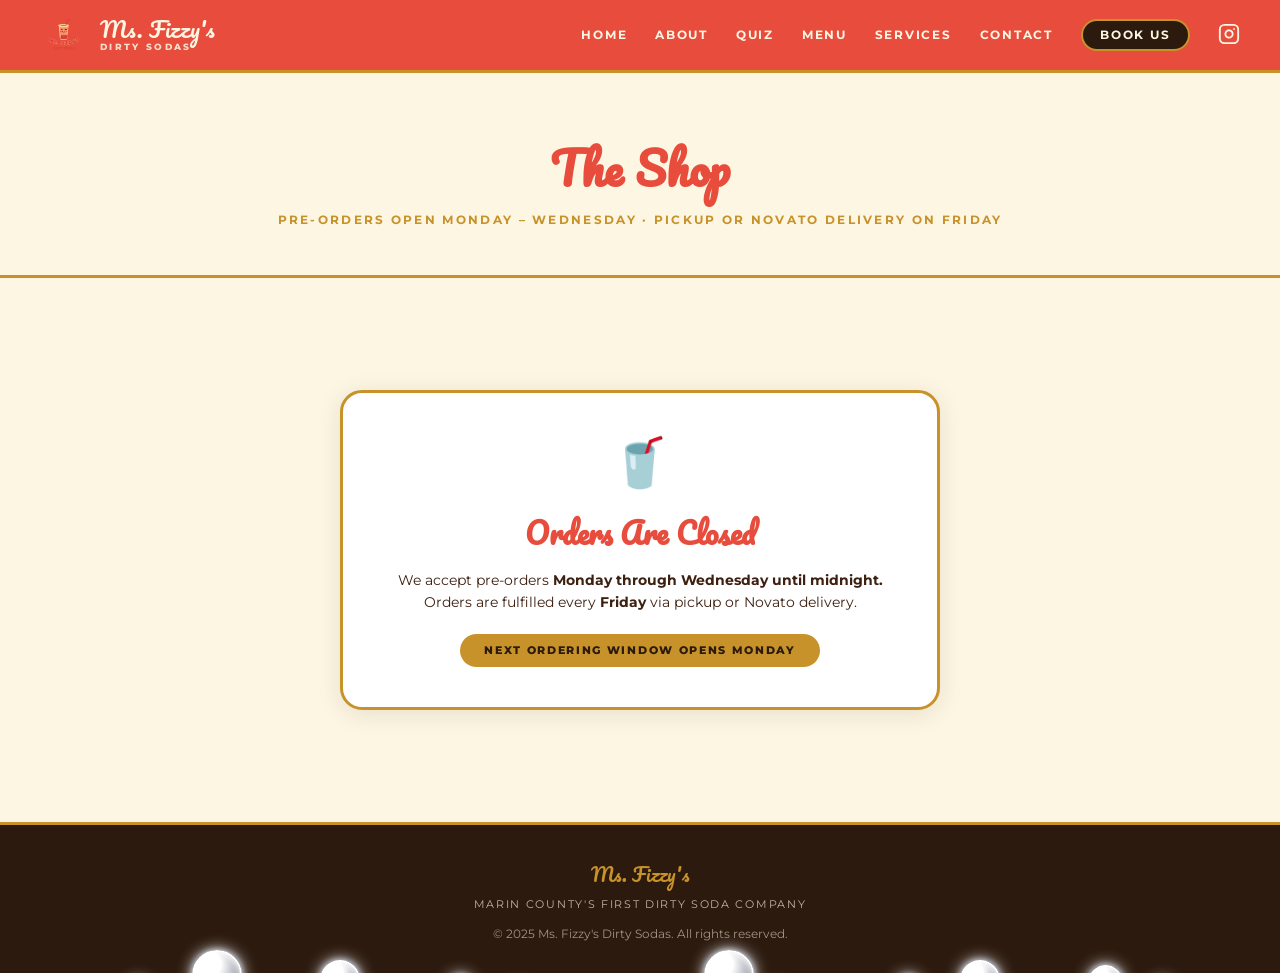
==== shop.html @ 35cebd43 "Update shop.html" ====
<!DOCTYPE html>
<html lang="en">
<head>
  <meta charset="UTF-8">
  <meta name="viewport" content="width=device-width, initial-scale=1.0">
  <title>Shop | Ms. Fizzy's Dirty Sodas</title>
  <link rel="canonical" href="https://msfizzys.com/shop.html">
  <link rel="icon" type="image/png" href="logo.png">
  <meta name="description" content="Shop Ms. Fizzy's signature dirty sodas and iced coffees. Pre-order Monday–Wednesday for Friday fulfillment.">
  <meta property="og:title" content="Shop | Ms. Fizzy's Dirty Sodas">
  <meta property="og:url" content="https://msfizzys.com/shop.html">
  <meta property="og:type" content="website">
  <link rel="preconnect" href="https://fonts.googleapis.com">
  <link rel="preconnect" href="https://fonts.gstatic.com" crossorigin>
  <link rel="preload" as="style" onload="this.onload=null;this.rel='stylesheet'"
        href="https://fonts.googleapis.com/css2?family=Pacifico&family=Montserrat:wght@400;600;700;800&display=swap">
  <noscript><link rel="stylesheet" href="https://fonts.googleapis.com/css2?family=Pacifico&family=Montserrat:wght@400;600;700;800&display=swap"></noscript>
  <link rel="stylesheet" href="styles.css">
  <style>
    .shop-hero { background: var(--cream); border-bottom: 3px solid var(--gold); padding: 3.5rem 1.5rem 3rem; text-align: center; }
    .shop-hero h1 { font-family: 'Pacifico', cursive; font-size: 2.8rem; color: var(--red-bright); margin-bottom: 0.4rem; }
    .shop-hero p { font-size: 0.72rem; font-weight: 700; letter-spacing: 0.2em; text-transform: uppercase; color: var(--gold); }

    .closed-banner { max-width: 600px; margin: 3rem auto; padding: 2.5rem 2rem; text-align: center; background: #fff; border: 3px solid var(--gold); border-radius: 22px; box-shadow: 0 4px 24px rgba(44,26,14,0.1); }
    .closed-banner .closed-icon { font-size: 3rem; margin-bottom: 1rem; }
    .closed-banner h2 { font-family: 'Pacifico', cursive; font-size: 1.8rem; color: var(--red-bright); margin-bottom: 0.75rem; }
    .closed-banner p { font-size: 0.85rem; color: var(--brown-mid); line-height: 1.6; }
    .closed-banner .next-window { display: inline-block; margin-top: 1.25rem; background: var(--gold); color: var(--brown-dark); font-size: 0.7rem; font-weight: 800; letter-spacing: 0.15em; text-transform: uppercase; padding: 0.6rem 1.5rem; border-radius: 999px; }

    .shop-section { background: var(--cream); padding: 4rem 1.5rem; }
    .shop-inner { max-width: 1100px; margin: 0 auto; }

    .order-window-notice { background: var(--brown-dark); color: var(--cream); border-radius: 14px; padding: 1rem 1.5rem; margin-bottom: 2.5rem; font-size: 0.75rem; font-weight: 700; letter-spacing: 0.08em; text-align: center; border: 2px solid var(--gold); }
    .order-window-notice span { color: var(--gold); }

    .shop-category-title { font-family: 'Pacifico', cursive; font-size: 1.6rem; color: var(--brown-dark); margin: 2.5rem 0 0.4rem; }
    .shop-category-sub { font-size: 0.72rem; font-weight: 700; letter-spacing: 0.15em; text-transform: uppercase; color: var(--gold); margin-bottom: 1.5rem; }

    .product-grid { display: grid; grid-template-columns: repeat(auto-fill, minmax(230px, 1fr)); gap: 1.75rem; margin-bottom: 3rem; }
    .product-card { background: #fff; border: 2px solid var(--gold); border-radius: 18px; overflow: hidden; box-shadow: 0 4px 20px rgba(44,26,14,0.08); transition: transform 0.2s, box-shadow 0.2s; display: flex; flex-direction: column; }
    .product-card:hover { transform: translateY(-4px); box-shadow: 0 8px 32px rgba(44,26,14,0.14); }
    .product-img { width: 100%; aspect-ratio: 1/1; object-fit: cover; border-bottom: 2px solid var(--gold); }
    .product-info { padding: 1.1rem 1.1rem 1rem; flex: 1; display: flex; flex-direction: column; }
    .product-name { font-family: 'Pacifico', cursive; font-size: 1rem; color: var(--brown-dark); margin-bottom: 0.2rem; }
    .product-desc { font-size: 0.72rem; color: var(--brown-mid); margin-bottom: 0.6rem; flex: 1; line-height: 1.5; }
    .product-price { font-size: 1rem; font-weight: 800; color: var(--coral); margin-bottom: 0.85rem; }
    .add-to-cart-btn { width: 100%; background: var(--coral); color: var(--cream); font-size: 0.68rem; font-weight: 800; letter-spacing: 0.15em; text-transform: uppercase; padding: 0.65rem 1rem; border-radius: 999px; border: 2px solid var(--coral-light); cursor: pointer; font-family: 'Montserrat', sans-serif; transition: all 0.2s; }
    .add-to-cart-btn:hover { background: var(--coral-light); color: var(--brown-dark); }
    .add-to-cart-btn.added { background: var(--gold); border-color: var(--gold); color: var(--brown-dark); }

    /* ── BUNDLE BANNER ── */
    .bundle-banner { background: var(--coral); color: var(--cream); border-radius: 14px; padding: 1rem 1.5rem; margin-bottom: 1.5rem; text-align: center; border: 2px solid var(--coral-light); }
    .bundle-banner strong { font-size: 1rem; display: block; margin-bottom: 0.2rem; }
    .bundle-banner span { font-size: 0.72rem; letter-spacing: 0.1em; text-transform: uppercase; opacity: 0.9; }

    /* ── CUSTOM DRINK BUILDER ── */
    .custom-builder { background: #fff; border: 2px solid var(--gold); border-radius: 22px; padding: 2rem; margin-bottom: 3rem; box-shadow: 0 4px 20px rgba(44,26,14,0.08); }
    .custom-builder h3 { font-family: 'Pacifico', cursive; font-size: 1.3rem; color: var(--red-bright); margin-bottom: 0.3rem; }
    .custom-builder .builder-sub { font-size: 0.72rem; font-weight: 700; letter-spacing: 0.12em; text-transform: uppercase; color: var(--gold); margin-bottom: 1.5rem; }

    .builder-section { margin-bottom: 1.5rem; }
    .builder-section label { display: block; font-size: 0.68rem; font-weight: 800; letter-spacing: 0.12em; text-transform: uppercase; color: var(--brown-mid); margin-bottom: 0.5rem; }
    .builder-section .optional-tag { font-weight: 400; text-transform: none; letter-spacing: 0; font-size: 0.65rem; color: var(--coral); }

    .chip-group { display: flex; flex-wrap: wrap; gap: 0.5rem; }
    .chip { padding: 0.45rem 0.9rem; border-radius: 999px; border: 2px solid var(--gold); background: var(--cream); font-size: 0.7rem; font-weight: 700; color: var(--brown-dark); cursor: pointer; font-family: 'Montserrat', sans-serif; transition: all 0.18s; user-select: none; }
    .chip:hover { background: var(--cream-dark); }
    .chip.selected { background: var(--gold); border-color: var(--gold); color: var(--brown-dark); }
    .chip.extra-cost { border-color: var(--coral); }
    .chip.extra-cost.selected { background: var(--coral); border-color: var(--coral); color: var(--cream); }

    .builder-select { width: 100%; padding: 0.7rem 0.9rem; border: 2px solid var(--cream-dark); border-radius: 10px; font-family: 'Montserrat', sans-serif; font-size: 0.85rem; color: var(--brown-dark); background: #fff; transition: border-color 0.2s; }
    .builder-select:focus { outline: none; border-color: var(--gold); }

    .custom-price-display { font-size: 0.85rem; font-weight: 800; color: var(--coral); margin-top: 1rem; margin-bottom: 1rem; }
    .add-custom-btn { background: var(--coral); color: var(--cream); font-size: 0.7rem; font-weight: 800; letter-spacing: 0.15em; text-transform: uppercase; padding: 0.75rem 2rem; border-radius: 999px; border: 2px solid var(--coral-light); cursor: pointer; font-family: 'Montserrat', sans-serif; transition: all 0.2s; }
    .add-custom-btn:hover { background: var(--coral-light); color: var(--brown-dark); }

    /* ── CART BAR ── */
    .cart-bar { position: sticky; top: 70px; z-index: 40; background: var(--brown-dark); color: var(--cream); border-bottom: 3px solid var(--gold); padding: 0.75rem 1.5rem; display: none; }
    .cart-bar.visible { display: block; }
    .cart-bar-inner { max-width: 1100px; margin: 0 auto; display: flex; align-items: center; justify-content: space-between; gap: 1rem; }
    .cart-bar-text { font-size: 0.8rem; font-weight: 700; letter-spacing: 0.1em; }
    .cart-bar-text span { color: var(--gold); }
    .view-cart-btn { background: var(--coral); color: var(--cream); font-size: 0.68rem; font-weight: 800; letter-spacing: 0.12em; text-transform: uppercase; padding: 0.5rem 1.25rem; border-radius: 999px; border: none; cursor: pointer; font-family: 'Montserrat', sans-serif; transition: all 0.2s; }
    .view-cart-btn:hover { background: var(--coral-light); }

    /* ── CHECKOUT PANEL ── */
    .checkout-overlay { display: none; position: fixed; inset: 0; z-index: 100; background: rgba(44,26,14,0.55); backdrop-filter: blur(3px); }
    .checkout-overlay.open { display: flex; align-items: flex-start; justify-content: flex-end; }
    .checkout-panel { background: var(--cream); width: 100%; max-width: 480px; height: 100vh; overflow-y: auto; padding: 2rem 1.75rem; border-left: 3px solid var(--gold); box-shadow: -8px 0 40px rgba(44,26,14,0.18); }
    .checkout-header { display: flex; justify-content: space-between; align-items: center; margin-bottom: 1.75rem; }
    .checkout-header h2 { font-family: 'Pacifico', cursive; font-size: 1.6rem; color: var(--red-bright); }
    .close-btn { background: none; border: none; font-size: 1.5rem; cursor: pointer; color: var(--brown-dark); line-height: 1; }

    .cart-items { margin-bottom: 1.5rem; }
    .cart-item { display: flex; align-items: flex-start; gap: 0.85rem; padding: 0.75rem 0; border-bottom: 1px solid var(--cream-dark); }
    .cart-item-img { width: 52px; height: 52px; object-fit: cover; border-radius: 10px; border: 1.5px solid var(--gold); flex-shrink: 0; }
    .cart-item-info { flex: 1; }
    .cart-item-name { font-weight: 700; font-size: 0.82rem; color: var(--brown-dark); }
    .cart-item-detail { font-size: 0.68rem; color: var(--brown-mid); line-height: 1.5; margin-top: 0.15rem; }
    .cart-item-price { font-size: 0.75rem; color: var(--coral); font-weight: 700; margin-top: 0.2rem; }
    .cart-item-controls { display: flex; align-items: center; gap: 0.5rem; flex-shrink: 0; }
    .qty-btn { background: var(--cream-dark); border: 1.5px solid var(--gold); border-radius: 6px; width: 26px; height: 26px; cursor: pointer; font-size: 1rem; font-weight: 700; display: flex; align-items: center; justify-content: center; color: var(--brown-dark); }
    .qty-btn:hover { background: var(--gold); }
    .qty-display { font-weight: 800; font-size: 0.85rem; min-width: 20px; text-align: center; }

    .cart-totals { border-top: 2px solid var(--gold); padding-top: 1rem; margin-bottom: 1.5rem; }
    .total-row { display: flex; justify-content: space-between; font-size: 0.85rem; font-weight: 700; padding: 0.25rem 0; color: var(--brown-mid); }
    .total-row.grand { font-size: 1rem; font-weight: 800; color: var(--brown-dark); border-top: 1px solid var(--cream-dark); margin-top: 0.5rem; padding-top: 0.5rem; }
    .total-row.grand span:last-child { color: var(--coral); }
    .delivery-fee-row { display: none; }
    .delivery-fee-row.visible { display: flex; }
    .bundle-saving-row { display: none; color: #217a21; }
    .bundle-saving-row.visible { display: flex; }

    .fulfillment-toggle { display: flex; gap: 0; margin-bottom: 1.25rem; border: 2px solid var(--gold); border-radius: 12px; overflow: hidden; }
    .fulfillment-btn { flex: 1; padding: 0.7rem; font-size: 0.72rem; font-weight: 800; letter-spacing: 0.1em; text-transform: uppercase; border: none; cursor: pointer; font-family: 'Montserrat', sans-serif; background: transparent; color: var(--brown-mid); transition: all 0.2s; }
    .fulfillment-btn.active { background: var(--gold); color: var(--brown-dark); }

    .delivery-fields { display: none; }
    .delivery-fields.visible { display: block; }

    .checkout-form h3 { font-family: 'Pacifico', cursive; font-size: 1.2rem; color: var(--brown-dark); margin-bottom: 1rem; }
    .form-row { margin-bottom: 1rem; }
    .form-row label { display: block; font-size: 0.68rem; font-weight: 800; letter-spacing: 0.12em; text-transform: uppercase; color: var(--brown-mid); margin-bottom: 0.35rem; }
    .form-row input, .form-row textarea { width: 100%; padding: 0.7rem 0.9rem; border: 2px solid var(--cream-dark); border-radius: 10px; font-family: 'Montserrat', sans-serif; font-size: 0.85rem; color: var(--brown-dark); background: #fff; transition: border-color 0.2s; box-sizing: border-box; }
    .form-row input:focus, .form-row textarea:focus { outline: none; border-color: var(--gold); }
    .form-row textarea { resize: vertical; min-height: 80px; }

    .novato-note { background: var(--cream-dark); border: 1.5px solid var(--gold); border-radius: 10px; padding: 0.75rem 1rem; font-size: 0.75rem; color: var(--brown-mid); margin-bottom: 1rem; line-height: 1.5; }
    .pickup-note { background: var(--cream-dark); border-radius: 10px; padding: 0.75rem 1rem; font-size: 0.75rem; color: var(--brown-mid); margin-bottom: 1rem; line-height: 1.5; border: 1.5px solid var(--gold); }

    #card-container { margin-bottom: 1.25rem; min-height: 90px; }
    .pay-btn { width: 100%; background: var(--coral); color: var(--cream); font-size: 0.75rem; font-weight: 800; letter-spacing: 0.15em; text-transform: uppercase; padding: 1rem; border-radius: 999px; border: 2px solid var(--coral-light); cursor: pointer; font-family: 'Montserrat', sans-serif; transition: all 0.2s; margin-top: 0.5rem; }
    .pay-btn:hover:not(:disabled) { background: var(--coral-light); color: var(--brown-dark); }
    .pay-btn:disabled { opacity: 0.6; cursor: not-allowed; }

    .payment-message { margin-top: 1rem; padding: 0.75rem 1rem; border-radius: 10px; font-size: 0.8rem; font-weight: 700; text-align: center; display: none; }
    .payment-message.error { background: #fde8e8; color: #c0392b; border: 1.5px solid #c0392b; display: block; }
    .payment-message.success { background: #e8f8e8; color: #217a21; border: 1.5px solid #217a21; display: block; }

    @media (max-width: 600px) {
      .product-grid { grid-template-columns: repeat(auto-fill, minmax(155px, 1fr)); gap: 1rem; }
      .checkout-panel { max-width: 100%; border-left: none; border-top: 3px solid var(--gold); }
      .checkout-overlay { align-items: flex-end; }
    }
  </style>
</head>
<body>

<div class="bubble"></div><div class="bubble"></div><div class="bubble"></div>
<div class="bubble"></div><div class="bubble"></div><div class="bubble"></div>
<div class="bubble"></div><div class="bubble"></div><div class="bubble"></div>
<div class="bubble"></div><div class="bubble"></div>

<nav>
  <div class="nav-inner">
    <a href="index.html" class="nav-brand">
      <img src="logo.png" alt="Ms. Fizzy's Dirty Sodas Logo" width="48" height="48">
      <div class="nav-brand-text">
        <span class="nav-brand-name">Ms. Fizzy's</span>
        <span class="nav-brand-sub">Dirty Sodas</span>
      </div>
    </a>
    <div class="nav-links">
      <a href="index.html">Home</a>
      <a href="index.html#about">About</a>
      <a href="quiz.html">Quiz</a>
      <a href="index.html#menu">Menu</a>
      <a href="index.html#services">Services</a>
      <a href="index.html#contact">Contact</a>
      <a href="event-request.html" class="nav-cta">Book Us</a>
      <a href="https://www.instagram.com/ms.fizzys?igsh=MzRlODBiNWFlZA==" target="_blank" rel="noopener noreferrer" class="nav-ig" aria-label="Follow Ms. Fizzy's on Instagram">
        <svg xmlns="http://www.w3.org/2000/svg" width="22" height="22" viewBox="0 0 24 24" fill="none" stroke-width="2" stroke-linecap="round" stroke-linejoin="round">
          <rect x="2" y="2" width="20" height="20" rx="5" ry="5"></rect>
          <path d="M16 11.37A4 4 0 1 1 12.63 8 4 4 0 0 1 16 11.37z"></path>
          <line x1="17.5" y1="6.5" x2="17.51" y2="6.5"></line>
        </svg>
      </a>
    </div>
    <button class="hamburger" onclick="toggleMobileMenu()" aria-label="Open menu" id="hamburger-btn">
      <span></span><span></span><span></span>
    </button>
  </div>
  <div class="mobile-menu" id="mobile-menu">
    <a href="index.html">Home</a>
    <a href="index.html#about">About</a>
    <a href="quiz.html">Quiz</a>
    <a href="index.html#menu">Menu</a>
    <a href="index.html#services">Services</a>
    <a href="index.html#contact">Contact</a>
    <a href="shop.html">Shop</a>
    <a href="event-request.html">Book Us</a>
  </div>
</nav>

<div class="cart-bar" id="cart-bar">
  <div class="cart-bar-inner">
    <p class="cart-bar-text">🛒 <span id="cart-count">0</span> item(s) — <span id="cart-bar-total">$0.00</span></p>
    <button class="view-cart-btn" onclick="openCheckout()">View Cart & Checkout</button>
  </div>
</div>

<section class="shop-hero">
  <h1>The Shop</h1>
  <p>Pre-orders open Monday – Wednesday · Pickup or Novato Delivery on Friday</p>
</section>

<section class="shop-section" id="shop-content">
  <div class="shop-inner">

    <div class="closed-banner" id="closed-banner" style="display:none;">
      <div class="closed-icon">🥤</div>
      <h2>Orders Are Closed</h2>
      <p>We accept pre-orders <strong>Monday through Wednesday until midnight.</strong><br>
         Orders are fulfilled every <strong>Friday</strong> via pickup or Novato delivery.</p>
      <span class="next-window" id="next-window-text">Next ordering window opens Monday</span>
    </div>

    <div id="shop-open-content" style="display:none;">
      <div class="order-window-notice">
        🟢 Orders are open! Pre-order now for <span>Friday fulfillment</span> · Window closes <span>Wednesday at midnight</span>
      </div>

      <!-- DIRTY SODAS -->
      <h2 class="shop-category-title">Dirty Soda DIY Kits</h2>
      <p class="shop-category-sub">24oz · $8 each · Includes cups, straws, syrups, soda & cream top — just add ice!</p>
      <div class="product-grid" id="soda-grid"></div>

      <!-- 12oz BOTTLES -->
      <h2 class="shop-category-title">12oz Bottles</h2>
      <p class="shop-category-sub">$5 each · Mix & match any 6 for $24</p>
      <div class="bundle-banner">
        <strong>🎉 Mix & Match Bundle Deal</strong>
        <span>Any 6 bottles for $24 — automatically applied at checkout</span>
      </div>
      <div class="product-grid" id="bottle-grid"></div>

      <!-- CUSTOM DRINKS -->
      <h2 class="shop-category-title">Build Your Own Drink</h2>
      <p class="shop-category-sub">24oz · Starting at $8 · Make it exactly how you want it</p>
      <div class="custom-builder">
        <h3>Custom Drink Builder</h3>
        <p class="builder-sub">$8 base · Extra syrups +$0.50 · Extra garnishes +$0.25</p>

        <div class="builder-section">
          <label>Choose Your Soda <span style="color:var(--coral);font-size:0.65rem;">*Required</span></label>
          <div class="chip-group" id="soda-chips"></div>
        </div>

        <div class="builder-section">
          <label>Choose Syrups <span class="optional-tag">(Optional · First 2 free, +$0.50 each after)</span></label>
          <div class="chip-group" id="syrup-chips"></div>
        </div>

        <div class="builder-section">
          <label>Cream Top Flavor <span class="optional-tag">(Optional)</span></label>
          <div class="chip-group" id="cream-chips"></div>
        </div>

        <div class="builder-section">
          <label>Garnishes <span class="optional-tag">(Optional · First free, +$0.25 each after)</span></label>
          <div class="chip-group" id="garnish-chips-custom"></div>
        </div>

        <div class="custom-price-display" id="custom-price-display">Total: $8.00</div>
        <button class="add-custom-btn" onclick="addCustomToCart()">Add Custom Drink to Cart</button>
      </div>

    </div>
  </div>
</section>

<!-- CHECKOUT OVERLAY -->
<div class="checkout-overlay" id="checkout-overlay" onclick="handleOverlayClick(event)">
  <div class="checkout-panel" id="checkout-panel">
    <div class="checkout-header">
      <h2>Your Cart</h2>
      <button class="close-btn" onclick="closeCheckout()">✕</button>
    </div>

    <div class="cart-items" id="cart-items-list"></div>

    <div class="cart-totals">
      <div class="total-row"><span>Subtotal</span><span id="subtotal-display">$0.00</span></div>
      <div class="total-row bundle-saving-row" id="bundle-saving-row"><span>🎉 Bundle Discount</span><span id="bundle-saving-amount">-$0.00</span></div>
      <div class="total-row delivery-fee-row" id="delivery-fee-row"><span>Delivery Fee</span><span>$10.00</span></div>
      <div class="total-row grand"><span>Total</span><span id="cart-total-display">$0.00</span></div>
    </div>

    <div class="checkout-form">
      <h3>Fulfillment</h3>
      <div class="fulfillment-toggle">
        <button class="fulfillment-btn active" id="btn-pickup" onclick="setFulfillment('pickup')">🧃 Pickup</button>
        <button class="fulfillment-btn" id="btn-delivery" onclick="setFulfillment('delivery')">🚗 Delivery (+$10)</button>
      </div>

      <div class="pickup-note" id="pickup-note">
        📍 <strong>Pickup Address:</strong> 35 Santa Maria Drive, Novato, CA 94947 · Pick up is on Fridays 9: 00am to 7: 00pm. email us if need to pick up outside these hours.
      </div>

      <div class="delivery-fields" id="delivery-fields">
        <div class="novato-note">🗺️ We currently deliver to <strong>Novato only</strong>. Please confirm your address is in Novato before placing your order.</div>
        <div class="form-row">
          <label for="delivery-address">Delivery Address (Novato only)</label>
          <input type="text" id="delivery-address" placeholder="123 Main St, Novato, CA" autocomplete="street-address">
        </div>
        <div class="form-row">
          <label for="delivery-instructions">Delivery Instructions <span style="font-weight:400;text-transform:none;letter-spacing:0;font-size:0.65rem;">(optional)</span></label>
          <textarea id="delivery-instructions" placeholder="Gate code, leave at door, call when arriving..."></textarea>
        </div>
      </div>

      <h3 style="margin-top:1.25rem;">Your Info</h3>
      <div class="form-row">
        <label for="customer-name">Full Name</label>
        <input type="text" id="customer-name" placeholder="Your name" autocomplete="name">
      </div>
      <div class="form-row">
        <label for="customer-email">Email</label>
        <input type="email" id="customer-email" placeholder="you@email.com" autocomplete="email">
      </div>

      <h3 style="margin-top:1.25rem;">Payment</h3>
      <div id="card-container"></div>
      <div class="payment-message" id="payment-message"></div>
      <button class="pay-btn" id="pay-btn" onclick="handlePayment()">Pay Now</button>
    </div>
  </div>
</div>

<footer style="background:var(--brown-dark);color:var(--cream);text-align:center;padding:2rem 1.5rem;border-top:3px solid var(--gold);">
  <p style="font-family:'Pacifico',cursive;font-size:1.2rem;color:var(--gold);margin-bottom:0.4rem;">Ms. Fizzy's</p>
  <p style="font-size:0.7rem;letter-spacing:0.15em;text-transform:uppercase;opacity:0.7;">Marin County's First Dirty Soda Company</p>
  <p style="margin-top:1rem;font-size:0.72rem;opacity:0.55;">© 2025 Ms. Fizzy's Dirty Sodas. All rights reserved.</p>
</footer>

<script src="https://web.squarecdn.com/v1/square.js"></script>
<script>
  // ── ORDERING WINDOW ──
  function isOrderingOpen() {
      const now = new Date(new Date().toLocaleString("en-US", { timeZone: "America/Los_Angeles" }));
      const day = now.getDay();
      return day === 1 || day === 2 || day === 3;
    }
  function initShop() {
    if (isOrderingOpen()) {
      document.getElementById("shop-open-content").style.display = "block";
      document.getElementById("closed-banner").style.display = "none";
      renderAllProducts();
      renderCustomBuilder();
    } else {
      document.getElementById("closed-banner").style.display = "block";
      document.getElementById("shop-open-content").style.display = "none";
      const day = new Date(new Date().toLocaleString("en-US", { timeZone: "America/Los_Angeles" })).getDay();
      document.getElementById("next-window-text").textContent = day === 4 ? "Next ordering window opens this Monday" : "Next ordering window opens Monday";
    }
  }

  // ── DATA ──
  const SODAS = [
    { id: "cherry-coke-fizz", name: "Cherry Coke Fizz", desc: "Coke or Diet Coke with cherry syrup, vanilla cream top and marishino cherry.", price: 8, img: "cherry-coke-fizz.webp", type: "soda" },
    { id: "classic-fizz", name: "Classic Fizz", desc: "Coke or Diet Coke with fresh lime and coconut cream top with lime zest topping.", price: 8, img: "classic-fizz.webp", type: "soda" },
    { id: "dr-fizz", name: "Dr. Fizz", desc: "Dr. Pepper with a strawberry cream top and freeze dried strawberry topping.", price: 8, img: "dr-fizz.webp", type: "soda" },
    { id: "orange-fizzsicle", name: "Orange Fizzsicle", desc: "Orange Fanta with vanilla cream top and sprinkles.", price: 8, img: "orange-fizzsicle.webp", type: "soda" },
    { id: "root-beer-fizz", name: "Root Beer Fizz", desc: "Root Beer with vanilla cream top and Biscoff cookie crumble.", price: 8, img: "root-beer-fizz.webp", type: "soda" },
    { id: "shirley-fizz", name: "Shirley Fizz", desc: "Sprite with strawberry syrup and vanilla cream top, with sprinkles on top.", price: 8, img: "shirley-fizz.webp", type: "soda" },
    { id: "limoncello-coconut-fizz", name: "Limoncello Coconut", desc: "Sparkling water with fresh lemon and coconut cream top.", price: 8, img: "limoncello-coconut-fizz.webp", type: "soda" },
    { id: "fizz-with-wings", name: "Fizz with Wings", desc: "Redbull with raspberry syrup and vanilla cream top.", price: 8, img: "fizz-with-wings.webp", type: "soda" },
  ];

  const BOTTLES = [
    { id: "caramel-iced-coffee", name: "Caramel Iced Coffee", desc: "STOK cold brew light roast with caramel sauce, whole milk, and caramel cream top.", price: 5, img: "caramel-iced-coffee-12oz.webp", type: "bottle", dairyFreeOption: true },
    { id: "green-juice", name: "Green Juice", desc: "Coconut water, kale, mango, pineapple, banana, and lemon.", price: 5, img: "green-juice.webp", type: "bottle" },
    { id: "strawberry-lemonade", name: "Strawberry Lemonade", desc: "Fresh squeezed lemonade with fresh farmers market strawberries.", price: 5, img: "strawberry-lemonade.webp", type: "bottle" },
    { id: "unicorn-lemonade", name: "Unicorn Lemonade", desc: "Fresh lemonade with a butterfly tea color changing effect!", price: 5, img: "unicorn-lemonade.webp", type: "bottle" },
    { id: "banana-caramel-iced-coffee", name: "Banana Caramel Iced Coffee", desc: "STOK cold brew with banana syrup, caramel syrup, and organic whole milk.", price: 5, img: "banana-caramel-iced-coffee.webp", type: "bottle", dairyFreeOption: true },
  ];

  const SODA_OPTIONS = ["Dr Pepper", "Diet Dr Pepper", "Coke", "Diet Coke", "A&W Root Beer", "Barqs zero sugar Root beer", "Orange Fanta", "Sprite", "Lacroix sparkling water"];
  const SYRUP_OPTIONS = ["Vanilla", "Strawberry", "Watermelon", "Guava", "Peach", "Raspberry", "Pineapple", "Banana", "Toasted Marshmallow", "Cherry", "Coconut", "Mango"];
  const GARNISH_OPTIONS = ["Cherries", "Sprinkles", "Cookie Crumbles", "Freeze Dried Strawberry", "Freeze Dried Pineapple"];

  const SQUARE_APP_ID = "sq0idp-aWz8gGMSS-c5pX1Pp89BGw";
  const SQUARE_LOCATION_ID = "L06WYB7ZW0FX2";
  const DELIVERY_FEE = 10;
  const BUNDLE_COUNT = 6;
  const BUNDLE_PRICE = 24;
  const SYRUP_FREE = 2;
  const SYRUP_EXTRA_COST = 0.50;
  const GARNISH_FREE = 1;
  const GARNISH_EXTRA_COST = 0.25;

  let cart = []; // array of {id, name, img, price, qty, detail, type}
  let card;
  let fulfillment = "pickup";

  // Custom builder state
  let selectedSoda = null;
  let selectedSyrups = [];
  let selectedCream = null;
  let selectedGarnishesCustom = [];

  // ── RENDER PRODUCTS ──
  function renderAllProducts() {
    renderGrid("soda-grid", SODAS, true);
    renderGrid("bottle-grid", BOTTLES, false);
  }

  function renderGrid(gridId, products, hasGarnish) {
    document.getElementById(gridId).innerHTML = products.map(p => `
      <div class="product-card">
        <img class="product-img" src="${p.img}" alt="${p.name}" loading="lazy">
        <div class="product-info">
          <div class="product-name">${p.name}</div>
          <div class="product-desc">${p.desc}</div>
          <div class="product-price">$${p.price.toFixed(2)}</div>
          ${hasGarnish ? `
            <div style="margin-bottom:0.75rem;">
              <div style="font-size:0.65rem;font-weight:800;letter-spacing:0.1em;text-transform:uppercase;color:var(--brown-mid);margin-bottom:0.4rem;">Make it Dairy Free <span style="font-weight:400;text-transform:none;letter-spacing:0;">(optional)</span></div>
              <div class="chip-group" id="dairy-${p.id}" style="gap:0.35rem;">
                <span class="chip" style="font-size:0.6rem;padding:0.3rem 0.6rem;" onclick="toggleDairyChip(this, '${p.id}', 'Coconut Milk')">Coconut Milk</span>
                <span class="chip" style="font-size:0.6rem;padding:0.3rem 0.6rem;" onclick="toggleDairyChip(this, '${p.id}', 'Oat Milk')">Oat Milk</span>
              </div>
            </div>
            <div style="margin-bottom:0.75rem;">
              <div style="font-size:0.65rem;font-weight:800;letter-spacing:0.1em;text-transform:uppercase;color:var(--brown-mid);margin-bottom:0.4rem;">Add Garnish <span style="font-weight:400;text-transform:none;letter-spacing:0;">(optional)</span></div>
              <div class="chip-group" id="garnish-${p.id}" style="gap:0.35rem;"></div>
            </div>
          ` : p.dairyFreeOption ? `
            <div style="margin-bottom:0.75rem;">
              <div style="font-size:0.65rem;font-weight:800;letter-spacing:0.1em;text-transform:uppercase;color:var(--brown-mid);margin-bottom:0.4rem;">Make it Dairy Free <span style="font-weight:400;text-transform:none;letter-spacing:0;">(optional)</span></div>
              <div class="chip-group" id="dairy-${p.id}" style="gap:0.35rem;">
                <span class="chip" style="font-size:0.6rem;padding:0.3rem 0.6rem;" onclick="toggleDairyChip(this, '${p.id}', 'Coconut Milk')">Coconut Milk</span>
                <span class="chip" style="font-size:0.6rem;padding:0.3rem 0.6rem;" onclick="toggleDairyChip(this, '${p.id}', 'Oat Milk')">Oat Milk</span>
              </div>
            </div>
          ` : ""}
          <button class="add-to-cart-btn" id="btn-${p.id}" onclick="addProductToCart('${p.id}')">Add to Cart</button>
        </div>
      </div>
    `).join("");

    if (hasGarnish) {
      products.forEach(p => {
        const container = document.getElementById(`garnish-${p.id}`);
        if (!container) return;
        GARNISH_OPTIONS.forEach(g => {
          const chip = document.createElement("span");
          chip.className = "chip";
          chip.textContent = g;
          chip.style.fontSize = "0.6rem";
          chip.style.padding = "0.3rem 0.6rem";
          chip.onclick = () => chip.classList.toggle("selected");
          container.appendChild(chip);
        });
      });
    }
  }

  function toggleDairyChip(chip, productId, milk) {
    const container = document.getElementById(`dairy-${productId}`);
    const chips = container.querySelectorAll(".chip");
    chips.forEach(c => c.classList.remove("selected"));
    if (!chip.classList.contains("selected")) {
      chip.classList.add("selected");
    }
  }

  // ── CUSTOM BUILDER ──
  function renderCustomBuilder() {
    renderChips("soda-chips", SODA_OPTIONS, "soda");
    renderChips("syrup-chips", SYRUP_OPTIONS, "syrup");
    renderChips("cream-chips", SYRUP_OPTIONS, "cream");
    renderChips("garnish-chips-custom", GARNISH_OPTIONS, "garnish-custom");
  }

  function renderChips(containerId, options, type) {
    const container = document.getElementById(containerId);
    container.innerHTML = "";
    options.forEach(opt => {
      const chip = document.createElement("span");
      chip.className = "chip";
      chip.textContent = opt;
      chip.onclick = () => toggleChip(chip, opt, type);
      container.appendChild(chip);
    });
  }

  function toggleChip(chip, value, type) {
    if (type === "soda") {
      document.querySelectorAll("#soda-chips .chip").forEach(c => c.classList.remove("selected"));
      chip.classList.add("selected");
      selectedSoda = value;
    } else if (type === "syrup") {
      if (chip.classList.contains("selected")) {
        chip.classList.remove("selected", "extra-cost");
        selectedSyrups = selectedSyrups.filter(s => s !== value);
      } else {
        selectedSyrups.push(value);
        chip.classList.add("selected");
        if (selectedSyrups.length > SYRUP_FREE) chip.classList.add("extra-cost");
      }
      // Re-mark extra cost chips
      const syrupChips = [...document.querySelectorAll("#syrup-chips .chip.selected")];
      syrupChips.forEach((c, i) => {
        if (i >= SYRUP_FREE) c.classList.add("extra-cost");
        else c.classList.remove("extra-cost");
      });
    } else if (type === "cream") {
      if (chip.classList.contains("selected")) {
        chip.classList.remove("selected");
        selectedCream = null;
      } else {
        document.querySelectorAll("#cream-chips .chip").forEach(c => c.classList.remove("selected"));
        chip.classList.add("selected");
        selectedCream = value;
      }
    } else if (type === "garnish-custom") {
      if (chip.classList.contains("selected")) {
        chip.classList.remove("selected", "extra-cost");
        selectedGarnishesCustom = selectedGarnishesCustom.filter(g => g !== value);
      } else {
        selectedGarnishesCustom.push(value);
        chip.classList.add("selected");
        if (selectedGarnishesCustom.length > GARNISH_FREE) chip.classList.add("extra-cost");
      }
      const garnishChips = [...document.querySelectorAll("#garnish-chips-custom .chip.selected")];
      garnishChips.forEach((c, i) => {
        if (i >= GARNISH_FREE) c.classList.add("extra-cost");
        else c.classList.remove("extra-cost");
      });
    }
    updateCustomPrice();
  }

  function getCustomPrice() {
    let price = 8;
    const extraSyrups = Math.max(0, selectedSyrups.length - SYRUP_FREE);
    price += extraSyrups * SYRUP_EXTRA_COST;
    const extraGarnishes = Math.max(0, selectedGarnishesCustom.length - GARNISH_FREE);
    price += extraGarnishes * GARNISH_EXTRA_COST;
    return price;
  }

  function updateCustomPrice() {
    document.getElementById("custom-price-display").textContent = `Total: $${getCustomPrice().toFixed(2)}`;
  }

  function addCustomToCart() {
    if (!selectedSoda) { alert("Please choose a soda first!"); return; }
    const price = getCustomPrice();
    const details = [];
    details.push(`Soda: ${selectedSoda}`);
    if (selectedSyrups.length) details.push(`Syrups: ${selectedSyrups.join(", ")}`);
    if (selectedCream) details.push(`Cream Top: ${selectedCream}`);
    if (selectedGarnishesCustom.length) details.push(`Garnishes: ${selectedGarnishesCustom.join(", ")}`);

    addToCartItem({
      id: `custom-${Date.now()}`,
      name: "Custom Drink",
      img: "classic-fizz.webp",
      price,
      detail: details.join(" · "),
      type: "custom",
      qty: 1,
    });

    // Reset builder
    selectedSoda = null; selectedSyrups = []; selectedCream = null; selectedGarnishesCustom = [];
    document.querySelectorAll("#soda-chips .chip, #syrup-chips .chip, #cream-chips .chip, #garnish-chips-custom .chip").forEach(c => c.classList.remove("selected", "extra-cost"));
    updateCustomPrice();
  }

  // ── ADD PRODUCT TO CART ──
  function addProductToCart(id) {
    const product = [...SODAS, ...BOTTLES].find(p => p.id === id);
    if (!product) return;

    // Collect garnishes if soda
    let garnishes = [];
    if (product.type === "soda") {
      const container = document.getElementById(`garnish-${id}`);
      if (container) {
        garnishes = [...container.querySelectorAll(".chip.selected")].map(c => c.textContent);
      }
    }

    let garnishCost = 0;
    if (garnishes.length > 0) {
      garnishCost = Math.max(0, garnishes.length - GARNISH_FREE) * GARNISH_EXTRA_COST;
    }

    // Collect dairy free option if soda or dairy-free-option bottle
    let dairyFree = "";
    if (product.type === "soda" || product.dairyFreeOption) {
      const dairyContainer = document.getElementById(`dairy-${id}`);
      if (dairyContainer) {
        const selected = dairyContainer.querySelector(".chip.selected");
        if (selected) dairyFree = selected.textContent;
      }
    }

    const detailParts = [];
    if (dairyFree) detailParts.push(`Dairy Free: ${dairyFree}`);
    if (garnishes.length) detailParts.push(`Garnishes: ${garnishes.join(", ")}`);
    const detail = detailParts.join(" · ");

    addToCartItem({
      id: `${id}-${Date.now()}`,
      productId: id,
      name: product.name,
      img: product.img,
      price: product.price + garnishCost,
      detail,
      type: product.type,
      qty: 1,
    });

    const btn = document.getElementById(`btn-${id}`);
    btn.textContent = "Added! ✓"; btn.classList.add("added");
    setTimeout(() => { btn.textContent = "Add to Cart"; btn.classList.remove("added"); }, 1500);
  }

  function addToCartItem(item) {
    cart.push(item);
    updateCartUI();
  }

  // ── BUNDLE CALCULATION ──
  function getBundleInfo() {
    const bottleItems = cart.filter(i => i.type === "bottle");
    const bottleCount = bottleItems.reduce((s, i) => s + i.qty, 0);
    const bundles = Math.floor(bottleCount / BUNDLE_COUNT);
    const saving = bundles > 0 ? (bundles * BUNDLE_COUNT * 5) - (bundles * BUNDLE_PRICE) : 0;
    return { bundles, saving };
  }

  function getSubtotal() {
    return cart.reduce((s, i) => s + i.price * i.qty, 0);
  }

  function getTotal() {
    const { saving } = getBundleInfo();
    return getSubtotal() - saving + (fulfillment === "delivery" ? DELIVERY_FEE : 0);
  }

  function getCartCount() {
    return cart.reduce((s, i) => s + i.qty, 0);
  }

  function updateCartUI() {
    const count = getCartCount();
    const { saving } = getBundleInfo();
    const subtotal = getSubtotal();
    const total = getTotal();

    document.getElementById("cart-count").textContent = count;
    document.getElementById("cart-bar-total").textContent = `$${total.toFixed(2)}`;
    document.getElementById("subtotal-display").textContent = `$${subtotal.toFixed(2)}`;
    document.getElementById("cart-total-display").textContent = `$${total.toFixed(2)}`;
    document.getElementById("cart-bar").classList.toggle("visible", count > 0);

    const bundleRow = document.getElementById("bundle-saving-row");
    if (saving > 0) {
      bundleRow.classList.add("visible");
      document.getElementById("bundle-saving-amount").textContent = `-$${saving.toFixed(2)}`;
    } else {
      bundleRow.classList.remove("visible");
    }
  }

  function renderCartItems() {
    const list = document.getElementById("cart-items-list");
    if (cart.length === 0) {
      list.innerHTML = `<p style="text-align:center;color:var(--brown-mid);font-size:0.85rem;padding:2rem 0;">Your cart is empty.</p>`;
      return;
    }
    list.innerHTML = cart.map((item, idx) => `
      <div class="cart-item">
        <img class="cart-item-img" src="${item.img}" alt="${item.name}">
        <div class="cart-item-info">
          <div class="cart-item-name">${item.name}</div>
          ${item.detail ? `<div class="cart-item-detail">${item.detail}</div>` : ""}
          <div class="cart-item-price">$${(item.price * item.qty).toFixed(2)}</div>
        </div>
        <div class="cart-item-controls">
          <button class="qty-btn" onclick="changeQty(${idx}, -1)">−</button>
          <span class="qty-display">${item.qty}</span>
          <button class="qty-btn" onclick="changeQty(${idx}, 1)">+</button>
        </div>
      </div>
    `).join("");
  }

  function changeQty(idx, delta) {
    cart[idx].qty += delta;
    if (cart[idx].qty <= 0) cart.splice(idx, 1);
    updateCartUI();
    renderCartItems();
  }

  // ── FULFILLMENT ──
  function setFulfillment(type) {
    fulfillment = type;
    document.getElementById("btn-pickup").classList.toggle("active", type === "pickup");
    document.getElementById("btn-delivery").classList.toggle("active", type === "delivery");
    document.getElementById("delivery-fields").classList.toggle("visible", type === "delivery");
    document.getElementById("pickup-note").style.display = type === "pickup" ? "block" : "none";
    document.getElementById("delivery-fee-row").classList.toggle("visible", type === "delivery");
    updateCartUI();
  }

  // ── CHECKOUT ──
  async function openCheckout() {
    renderCartItems();
    updateCartUI();
    document.getElementById("checkout-overlay").classList.add("open");
    document.body.style.overflow = "hidden";
    if (!card) await initSquare();
  }

  function closeCheckout() {
    document.getElementById("checkout-overlay").classList.remove("open");
    document.body.style.overflow = "";
  }

  function handleOverlayClick(e) {
    if (e.target === document.getElementById("checkout-overlay")) closeCheckout();
  }

  async function initSquare() {
    if (!window.Square) { console.error("Square SDK not loaded"); return; }
    const payments = window.Square.payments(SQUARE_APP_ID, SQUARE_LOCATION_ID);
    card = await payments.card();
    await card.attach("#card-container");
  }

  async function handlePayment() {
    if (cart.length === 0) return;
    if (fulfillment === "delivery") {
      const addr = document.getElementById("delivery-address").value.trim();
      if (!addr) {
        const msg = document.getElementById("payment-message");
        msg.textContent = "Please enter your Novato delivery address.";
        msg.className = "payment-message error";
        return;
      }
      // Validate Novato zip codes
      const NOVATO_ZIPS = ["94945", "94947", "94949", "94998"];
      const zipMatch = addr.match(/\b(\d{5})\b/);
      if (!zipMatch || !NOVATO_ZIPS.includes(zipMatch[1])) {
        const msg = document.getElementById("payment-message");
        msg.textContent = "Sorry, we only deliver to Novato (zip codes: 94945, 94947, 94948, 94949, 94998). Please choose pickup or enter a Novato address.";
        msg.className = "payment-message error";
        return;
      }
    }

    const btn = document.getElementById("pay-btn");
    const msg = document.getElementById("payment-message");
    btn.disabled = true; btn.textContent = "Processing...";
    msg.className = "payment-message"; msg.style.display = "none";

    try {
      const result = await card.tokenize();
      if (result.status !== "OK") throw new Error(result.errors?.[0]?.message || "Card error");

      const { saving } = getBundleInfo();
      const response = await fetch("/.netlify/functions/process-payment", {
        method: "POST",
        headers: { "Content-Type": "application/json" },
        body: JSON.stringify({
          sourceId: result.token,
          amount: Math.round(getTotal() * 100),
          items: cart.map(i => ({ name: i.name, qty: i.qty, price: i.price, detail: i.detail || "" })),
          bundleSaving: saving,
          fulfillment,
          deliveryAddress: fulfillment === "delivery" ? document.getElementById("delivery-address").value.trim() : null,
          deliveryInstructions: fulfillment === "delivery" ? document.getElementById("delivery-instructions").value.trim() : null,
          customerName: document.getElementById("customer-name").value,
          customerEmail: document.getElementById("customer-email").value,
        }),
      });

      const data = await response.json();
      if (data.success) {
        msg.textContent = `🎉 Order placed! We'll contact you with your ${fulfillment} details. See you Friday!`;
        msg.className = "payment-message success";
        cart = [];
        updateCartUI();
        renderCartItems();
        setTimeout(closeCheckout, 4000);
      } else {
        throw new Error(data.error || "Payment failed");
      }
    } catch (err) {
      msg.textContent = `Payment failed: ${err.message}`;
      msg.className = "payment-message error";
    }

    btn.disabled = false; btn.textContent = "Pay Now";
  }

  function toggleMobileMenu() {
    const menu = document.getElementById("mobile-menu");
    const btn = document.getElementById("hamburger-btn");
    const open = menu.style.display === "block";
    menu.style.display = open ? "none" : "block";
    btn.setAttribute("aria-expanded", !open);
  }

  initShop();
</script>
</body>
</html>
---- styles.css ----
/* ============================================================
   Ms. Fizzy's Dirty Sodas — Shared Stylesheet
   ============================================================ */

:root {
    --cream: #FDF6E3;
    --cream-dark: #F5EAC8;
    --gold: #C8922A;
    --gold-light: #E8B84B;
    --red-bright: #E74C3C;
    --red-light: #FF6B5B;
    --brown-dark: #2C1A0E;   /* kept for text contrast elements only */
    --brown-mid: #3D2010;    /* kept for body text */
    --coral: #D4583A;
    --coral-light: #E8795E;
}

* { box-sizing: border-box; margin: 0; padding: 0; }
html { scroll-behavior: smooth; }

body {
    background-color: var(--cream);
    font-family: 'Montserrat', sans-serif;
    color: var(--brown-dark);
    min-height: 100vh;
}

/* ============================================================
   BUBBLES (index only, but defined here for cleanliness)
   will-change: transform enables GPU compositing — fixes
   the "non-composited animations" PageSpeed warning
   ============================================================ */
.bubble {
    position: fixed; bottom: -100px; border-radius: 50%;
    background: radial-gradient(circle at 28% 28%, #ffffff 0%, #ffffff 30%, rgba(220,235,255,0.7) 65%, rgba(180,210,255,0.3) 100%);
    border: 2px solid #ffffff;
    box-shadow: 0 0 16px rgba(255,255,255,1), 0 0 6px rgba(180,210,255,0.9), inset 0 2px 6px #ffffff;
    animation: rise linear infinite;
    z-index: 0; pointer-events: none;
    will-change: transform; /* GPU-composited — fixes PageSpeed animation warning */
}
.bubble:nth-child(1)  { width:20px;height:20px;left:10%;animation:rise1 8s linear infinite;animation-delay:-4s; }
.bubble:nth-child(2)  { width:40px;height:40px;left:25%;animation:rise2 7s linear infinite;animation-delay:-5s; }
.bubble:nth-child(3)  { width:15px;height:15px;left:40%;animation:rise3 9s linear infinite;animation-delay:-2s; }
.bubble:nth-child(4)  { width:50px;height:50px;left:55%;animation:rise1 11s linear infinite;animation-delay:-8s; }
.bubble:nth-child(5)  { width:25px;height:25px;left:70%;animation:rise2 9s linear infinite;animation-delay:-1s; }
.bubble:nth-child(6)  { width:20px;height:20px;left:90%;animation:rise1 6s linear infinite;animation-delay:-3s; }
.bubble:nth-child(7)  { width:40px;height:40px;left:75%;animation:rise2 12s linear infinite;animation-delay:-9s; }
.bubble:nth-child(8)  { width:15px;height:15px;left:60%;animation:rise3 7s linear infinite;animation-delay:-6s; }
.bubble:nth-child(9)  { width:50px;height:50px;left:15%;animation:rise1 10s linear infinite;animation-delay:-7s; }
.bubble:nth-child(10) { width:25px;height:25px;left:35%;animation:rise2 8s linear infinite;animation-delay:-4s; }
.bubble:nth-child(11) { width:35px;height:35px;left:85%;animation:rise3 11s linear infinite;animation-delay:-2s; }

@keyframes rise1 { 0%{bottom:-100px;opacity:0;transform:translateX(0)} 10%{opacity:.9} 50%{transform:translateX(30px)} 100%{bottom:110vh;opacity:0;transform:translateX(-30px)} }
@keyframes rise2 { 0%{bottom:-100px;opacity:0;transform:translateX(0)} 10%{opacity:.8} 50%{transform:translateX(-25px)} 100%{bottom:110vh;opacity:0;transform:translateX(25px)} }
@keyframes rise3 { 0%{bottom:-100px;opacity:0;transform:translateX(0)} 10%{opacity:.9} 50%{transform:translateX(20px)} 100%{bottom:110vh;opacity:0;transform:translateX(-20px)} }

/* ============================================================
   NAV — light bright red
   ============================================================ */
nav {
    background-color: var(--red-bright);
    border-bottom: 3px solid var(--gold);
    position: sticky; top: 0; z-index: 50; padding: 0 1.5rem;
}
.nav-inner {
    max-width: 1200px; margin: 0 auto;
    display: flex; align-items: center; justify-content: space-between; height: 70px;
}
.nav-brand { display: flex; align-items: center; gap: 0.75rem; text-decoration: none; }
.nav-brand img { height: 48px; width: 48px; object-fit: contain; }
.nav-brand-text { display: flex; flex-direction: column; line-height: 1.15; }
.nav-brand-name { font-family: 'Pacifico', cursive; font-size: 1.35rem; color: var(--cream); }
.nav-brand-sub { font-size: 0.58rem; font-weight: 800; letter-spacing: 0.25em; text-transform: uppercase; color: var(--cream); opacity: 0.85; }

.nav-links { display: flex; align-items: center; gap: 1.75rem; }
.nav-links a { text-decoration: none; font-size: 0.72rem; font-weight: 700; letter-spacing: 0.15em; text-transform: uppercase; color: var(--cream); transition: color 0.2s; }
.nav-links a:hover { color: var(--gold); }

.nav-cta { background: var(--brown-dark) !important; color: var(--cream) !important; padding: 0.45rem 1.1rem; border-radius: 999px; border: 2px solid var(--gold) !important; transition: background 0.2s, transform 0.15s !important; }
.nav-cta:hover { background: var(--gold) !important; color: var(--brown-dark) !important; transform: translateY(-1px) !important; }

.nav-ig svg { stroke: var(--cream); transition: stroke 0.2s; }
.nav-ig:hover svg { stroke: var(--gold); }

.hamburger { display: none; background: none; border: 2px solid var(--cream); border-radius: 6px; padding: 6px 8px; cursor: pointer; flex-direction: column; gap: 5px; }
.hamburger span { display: block; width: 22px; height: 2px; background: var(--cream); border-radius: 2px; }

.mobile-menu { display: none; background: var(--red-bright); border-top: 1px solid rgba(255,255,255,0.25); padding: 0.5rem 1.5rem 1.25rem; }
.mobile-menu a { display: block; padding: 0.85rem 0; border-bottom: 1px solid rgba(255,255,255,0.2); font-size: 0.78rem; font-weight: 700; letter-spacing: 0.15em; text-transform: uppercase; color: var(--cream); text-decoration: none; transition: color 0.2s; }
.mobile-menu a:last-child { border-bottom: none; }
.mobile-menu a:hover { color: var(--gold); }

@media (max-width: 860px) {
    .nav-links { display: none; }
    .hamburger { display: flex; }
    .nav-brand-sub { display: none; }
    .nav-brand-name { font-size: 1.15rem; }
}

/* ============================================================
   SHARED COMPONENTS
   ============================================================ */
.section-tag {
    display: inline-block;
    background: var(--brown-dark); color: var(--cream-dark);
    font-size: 0.62rem; font-weight: 800; letter-spacing: 0.25em; text-transform: uppercase;
    padding: 0.3rem 0.9rem; border-radius: 999px;
    border: 1.5px solid var(--coral); margin-bottom: 1.25rem;
}

.btn-primary {
    display: inline-block; background: var(--coral); color: var(--cream);
    font-size: 0.73rem; font-weight: 800; letter-spacing: 0.15em; text-transform: uppercase;
    padding: 0.85rem 2rem; border-radius: 999px; text-decoration: none;
    border: 2px solid var(--coral-light); transition: all 0.2s;
    box-shadow: 0 4px 16px rgba(212,88,58,0.28);
    cursor: pointer; font-family: 'Montserrat', sans-serif;
}
.btn-primary:hover { background: var(--coral-light); color: var(--brown-dark); transform: translateY(-2px); }

.btn-outline {
    display: inline-block; background: transparent; color: var(--brown-dark);
    font-size: 0.73rem; font-weight: 800; letter-spacing: 0.15em; text-transform: uppercase;
    padding: 0.85rem 2rem; border-radius: 999px; text-decoration: none;
    border: 2px solid var(--gold); transition: all 0.2s;
    cursor: pointer; font-family: 'Montserrat', sans-serif;
}
.btn-outline:hover { background: var(--gold); color: var(--cream); transform: translateY(-2px); }

/* ============================================================
   HERO
   ============================================================ */
.hero {
    background: var(--cream);
    border-bottom: 3px solid var(--gold);
    padding: 5rem 1.5rem 4.5rem;
    text-align: center; position: relative; overflow: hidden;
}
.hero::before {
    content: ''; position: absolute; inset: 0;
    background: radial-gradient(ellipse at 50% 0%, rgba(200,146,42,0.1) 0%, transparent 65%);
    pointer-events: none;
}
.hero-card {
    display: inline-block; background: var(--cream);
    border: 3px solid var(--gold); border-radius: 28px;
    padding: 3rem 3.5rem 2.5rem;
    box-shadow: 0 8px 48px rgba(44,26,14,0.12), inset 0 0 0 8px rgba(200,146,42,0.05);
    position: relative; max-width: 520px; width: 100%;
}
.hero-logo {
    width: 150px; height: 150px; object-fit: contain;
    margin: 0 auto 1.25rem; display: block;
}
.hero-brand { font-family: 'Pacifico', cursive; font-size: 3rem; color: var(--gold); line-height: 1; margin-bottom: 0.4rem; }
.hero-sub { font-size: 0.72rem; font-weight: 800; letter-spacing: 0.32em; text-transform: uppercase; color: var(--brown-dark); margin-bottom: 0.6rem; }
.hero-tagline { font-size: 0.85rem; color: var(--brown-mid); margin-bottom: 2rem; font-weight: 500; }
.hero-btns { display: flex; gap: 0.75rem; justify-content: center; flex-wrap: wrap; }

/* ============================================================
   ABOUT
   ============================================================ */
.about {
    background: var(--cream);
    border-top: 3px solid var(--gold); border-bottom: 3px solid var(--gold);
    padding: 5rem 1.5rem; position: relative;
}
.about-inner { max-width: 800px; margin: 0 auto; text-align: center; }
.about-heading { font-family: 'Pacifico', cursive; font-size: 3.2rem; color: var(--red-bright); margin-bottom: 1.75rem; }
.about-body {
    background: var(--cream); border: 2.5px solid var(--gold);
    border-radius: 20px; padding: 2.5rem;
    box-shadow: 0 4px 20px rgba(44,26,14,0.07);
}
.about-body p { font-size: 0.95rem; line-height: 1.85; color: var(--brown-mid); margin-bottom: 1.25rem; }
.about-body p:last-of-type { margin-bottom: 1.75rem; }
.about-drinks { font-family: 'Pacifico', cursive; font-size: 1.25rem; color: var(--coral); line-height: 1.7; }

@media (max-width: 580px) { .about-heading { font-size: 2.4rem; } }

/* ============================================================
   QUIZ STRIP
   ============================================================ */
.quiz-strip {
    background: var(--coral);
    border-top: 3px solid var(--coral-light); border-bottom: 3px solid var(--coral-light);
    padding: 5rem 1.5rem; text-align: center; position: relative; overflow: hidden;
}
.quiz-strip::before {
    content: '🥤'; position: absolute; font-size: 12rem; opacity: 0.07;
    top: 50%; left: 50%; transform: translate(-50%, -50%); pointer-events: none;
}
.quiz-strip-tag {
    display: inline-block; background: rgba(255,255,255,0.15); color: var(--cream);
    font-size: 0.62rem; font-weight: 800; letter-spacing: 0.3em; text-transform: uppercase;
    padding: 0.3rem 1rem; border-radius: 999px;
    border: 1.5px solid rgba(255,255,255,0.35); margin-bottom: 1rem;
}
.quiz-strip h3 { font-family: 'Pacifico', cursive; font-size: 2.8rem; color: var(--cream); margin-bottom: 0.75rem; line-height: 1.2; }
.quiz-strip p { font-size: 0.88rem; color: var(--cream); opacity: 0.8; margin-bottom: 2rem; font-weight: 500; }
.quiz-strip .btn-quiz {
    display: inline-block; background: var(--cream); color: var(--coral);
    font-size: 0.78rem; font-weight: 800; letter-spacing: 0.15em; text-transform: uppercase;
    padding: 1rem 2.5rem; border-radius: 999px; text-decoration: none;
    border: 2px solid var(--cream); transition: all 0.2s;
    box-shadow: 0 4px 24px rgba(0,0,0,0.2);
}
.quiz-strip .btn-quiz:hover { background: var(--brown-dark); color: var(--cream); border-color: var(--brown-dark); transform: translateY(-2px); }

/* ============================================================
   MENU
   ============================================================ */
.menu { background: var(--cream); padding: 5rem 1.5rem; }
.section-header { text-align: center; margin-bottom: 3.5rem; }
.section-header h2 { font-family: 'Pacifico', cursive; font-size: 2.8rem; color: var(--red-bright); margin-bottom: 0.4rem; }
.section-header p { font-size: 0.7rem; font-weight: 700; letter-spacing: 0.2em; text-transform: uppercase; color: var(--gold); }

.menu-category-label {
    max-width: 1100px; margin: 0 auto 1.25rem;
    font-size: 0.65rem; font-weight: 800; letter-spacing: 0.28em;
    text-transform: uppercase; color: var(--brown-dark);
    padding: 0.3rem 0.9rem; border-left: 3px solid var(--red-bright);
}
.menu-grid {
    max-width: 1100px; margin: 0 auto 3rem;
    display: grid; grid-template-columns: repeat(3,1fr); gap: 1.5rem;
}
@media (max-width: 860px) { .menu-grid { grid-template-columns: repeat(2,1fr); } }
@media (max-width: 520px) { .menu-grid { grid-template-columns: 1fr; } }

.menu-card {
    background: var(--cream); border: 2.5px solid var(--gold);
    border-radius: 20px; overflow: hidden;
    transition: transform 0.25s, box-shadow 0.25s;
    box-shadow: 0 2px 12px rgba(44,26,14,0.06);
}
.menu-card:hover { transform: translateY(-5px); box-shadow: 0 10px 32px rgba(44,26,14,0.14); }

/* Reserve height for images before they load — reduces CLS */
.menu-card-img { height: 210px; overflow: hidden; background: var(--cream-dark); }.menu-card-img img {
    width: 100%; height: 100%; object-fit: cover;
    transition: transform 0.4s;
    /* Images load lazily by default via loading="lazy" in HTML */
}
.menu-card:hover .menu-card-img img { transform: scale(1.06); }

.menu-card-body { padding: 1.25rem 1.4rem 1.5rem; border-top: 2px solid var(--cream-dark); }
.menu-card-body h3 { font-family: 'Pacifico', cursive; font-size: 1.1rem; color: var(--coral); margin-bottom: 0.5rem; }
.menu-card-body p { font-size: 0.8rem; line-height: 1.6; color: var(--brown-mid); }

/* ============================================================
   PRICING
   ============================================================ */
.pricing {
    max-width: 500px; margin: 3rem auto 0;
    background: var(--coral); border: 2.5px solid var(--coral-light);
    border-radius: 20px; padding: 2rem 2.5rem; text-align: center;
}
.pricing h3 { font-family: 'Pacifico', cursive; font-size: 1.5rem; color: var(--cream); margin-bottom: 1.5rem; }
.pricing-row { display: flex; justify-content: space-between; align-items: center; padding: 0.7rem 0; border-bottom: 1px solid rgba(253,246,227,0.25); }
.pricing-row:last-of-type { border-bottom: none; }
.pricing-row span:first-child { font-size: 0.82rem; font-weight: 700; color: var(--cream); }
.pricing-row span:last-child { font-family: 'Pacifico', cursive; font-size: 1.2rem; color: var(--cream); }
.pricing-note { font-size: 0.72rem; color: rgba(253,246,227,0.7); margin-top: 1rem; font-style: italic; }

/* ============================================================
   SERVICES
   ============================================================ */
.services {
    background: var(--cream);
    border-top: 3px solid var(--gold); border-bottom: 3px solid var(--gold);
    padding: 5rem 1.5rem;
}
.services .section-header h2 { color: var(--red-bright); }
.services .section-header p { color: var(--gold); }
.services-inner { max-width: 880px; margin: 0 auto; }
.services-card {
    background: var(--cream); border: 2.5px solid var(--gold);
    border-radius: 20px; padding: 2.5rem; text-align: center;
    box-shadow: 0 4px 20px rgba(44,26,14,0.07);
}
.services-card h3 { font-family: 'Pacifico', cursive; font-size: 1.8rem; color: var(--red-bright); margin-bottom: 0.75rem; }
.services-card > p { font-size: 0.88rem; color: var(--brown-mid); margin-bottom: 2rem; }
.services-grid { display: grid; grid-template-columns: 1fr 1fr; gap: 1.25rem; margin-bottom: 2.5rem; }
@media (max-width: 560px) { .services-grid { grid-template-columns: 1fr; } }
.services-box { background: var(--cream-dark); border: 1.5px solid var(--gold); border-radius: 14px; padding: 1.4rem; text-align: left; }
.services-box h4 { font-size: 0.65rem; font-weight: 800; letter-spacing: 0.22em; text-transform: uppercase; color: var(--brown-dark); margin-bottom: 1rem; }
.services-box ul { list-style: none; }
.services-box li { font-size: 0.82rem; color: var(--brown-mid); padding: 0.32rem 0; display: flex; align-items: center; gap: 0.5rem; }
.services-box li::before { content: '◆'; font-size: 0.4rem; color: var(--coral); flex-shrink: 0; }

/* ============================================================
   CONTACT
   ============================================================ */
.contact { background: var(--cream); padding: 5rem 1.5rem; }
.contact-inner { max-width: 620px; margin: 0 auto; text-align: center; }
.contact-inner p.lead { font-size: 0.88rem; color: var(--brown-mid); margin-bottom: 2.5rem; }
.contact-links { display: flex; flex-direction: column; gap: 1rem; }
.contact-link {
    display: flex; align-items: center; justify-content: center; gap: 1rem;
    background: var(--cream); border: 2.5px solid var(--gold);
    border-radius: 14px; padding: 1.2rem 2rem;
    text-decoration: none; transition: all 0.2s;
}
.contact-link:hover { background: var(--brown-dark); border-color: var(--coral); transform: translateY(-2px); }
.contact-link svg { stroke: var(--coral); flex-shrink: 0; }
.contact-link span { font-size: 0.88rem; font-weight: 700; color: var(--brown-dark); transition: color 0.2s; }
.contact-link:hover span { color: var(--cream); }

/* ============================================================
   FOOTER
   ============================================================ */
footer { background: var(--brown-dark); border-top: 3px solid var(--gold); padding: 2.5rem 1.5rem; }
.footer-inner { max-width: 1100px; margin: 0 auto; display: flex; flex-direction: column; align-items: center; gap: 0.9rem; text-align: center; }
.footer-brand { font-family: 'Pacifico', cursive; font-size: 1.4rem; color: var(--gold); }
.footer-tagline { font-size: 0.65rem; font-weight: 700; letter-spacing: 0.22em; text-transform: uppercase; color: var(--cream-dark); opacity: 0.45; }
.footer-icons { display: flex; gap: 1rem; }
.footer-icons a { color: var(--cream-dark); opacity: 0.55; transition: opacity 0.2s; }
.footer-icons a:hover { opacity: 1; }
.footer-copy { font-size: 0.67rem; color: var(--cream-dark); opacity: 0.3; border-top: 1px solid rgba(200,146,42,0.15); padding-top: 1rem; width: 100%; }

/* ============================================================
   PAGE HEADER (event-request, quiz)
   ============================================================ */
.page-header {
    background: var(--cream); border-bottom: 3px solid var(--gold);
    padding: 4rem 1.5rem 3.5rem; text-align: center;
    position: relative; overflow: hidden;
}
.page-header::before {
    content: ''; position: absolute; inset: 0;
    background: radial-gradient(ellipse at 50% 0%, rgba(200,146,42,0.1) 0%, transparent 65%);
    pointer-events: none;
}
.page-header h1 { font-family: 'Pacifico', cursive; font-size: 2.8rem; color: var(--red-bright); margin-bottom: 0.75rem; }
.page-header p { font-size: 0.9rem; color: var(--brown-mid); max-width: 520px; margin: 0 auto; }

/* ============================================================
   BOOKING FORM (event-request)
   ============================================================ */
.form-section { padding: 4rem 1.5rem 5rem; }
.form-card {
    max-width: 640px; margin: 0 auto;
    background: var(--cream); border: 2.5px solid var(--gold);
    border-radius: 24px; padding: 2.5rem;
    box-shadow: 0 6px 32px rgba(44,26,14,0.09);
}
.form-group { margin-bottom: 1.5rem; }
.form-group label { display: block; font-size: 0.7rem; font-weight: 800; letter-spacing: 0.18em; text-transform: uppercase; color: var(--brown-dark); margin-bottom: 0.5rem; }
.form-group input,
.form-group select,
.form-group textarea {
    width: 100%; background: var(--cream);
    border: 2px solid var(--cream-dark); border-radius: 12px;
    padding: 0.85rem 1rem;
    font-family: 'Montserrat', sans-serif; font-size: 0.88rem;
    color: var(--brown-dark); transition: border-color 0.2s; outline: none; appearance: none;
}
.form-group input:focus,
.form-group select:focus,
.form-group textarea:focus { border-color: var(--gold); }
.form-group input::placeholder,
.form-group textarea::placeholder { color: rgba(61,32,16,0.35); }
.form-group select { cursor: pointer; background-image: url("data:image/svg+xml,%3Csvg xmlns='http://www.w3.org/2000/svg' width='12' height='12' viewBox='0 0 24 24' fill='none' stroke='%23C8922A' stroke-width='2.5'%3E%3Cpolyline points='6 9 12 15 18 9'%3E%3C/polyline%3E%3C/svg%3E"); background-repeat: no-repeat; background-position: right 1rem center; padding-right: 2.5rem; }
.form-group textarea { resize: vertical; min-height: 110px; }
.form-row { display: grid; grid-template-columns: 1fr 1fr; gap: 1.25rem; }
@media (max-width: 520px) { .form-row { grid-template-columns: 1fr; } }
.form-submit { text-align: center; margin-top: 2rem; }

/* ============================================================
   QUIZ PAGE
   ============================================================ */
.quiz-section { padding: 4rem 1.5rem 5rem; }
.quiz-card {
    max-width: 640px; margin: 0 auto;
    background: var(--cream); border: 2.5px solid var(--gold);
    border-radius: 24px; padding: 2.5rem;
    box-shadow: 0 6px 32px rgba(44,26,14,0.09);
}
.quiz-question { display: none; }
.quiz-question.active { display: block; }
.quiz-question h3 { font-family: 'Pacifico', cursive; font-size: 1.5rem; color: var(--red-bright); margin-bottom: 0.5rem; text-align: center; }
.quiz-question .q-sub { font-size: 0.78rem; color: var(--brown-mid); text-align: center; margin-bottom: 1.75rem; font-style: italic; }

.quiz-progress { display: flex; justify-content: center; gap: 0.5rem; margin-bottom: 2rem; }
.progress-dot { width: 10px; height: 10px; border-radius: 50%; background: var(--cream-dark); border: 2px solid var(--gold); transition: background 0.3s; }
.progress-dot.active { background: var(--gold); }
.progress-dot.done { background: var(--red-bright); border-color: var(--red-bright); }

.quiz-options { display: grid; grid-template-columns: 1fr 1fr; gap: 0.85rem; }
@media (max-width: 460px) { .quiz-options { grid-template-columns: 1fr; } }

.quiz-btn {
    background: var(--cream); border: 2px solid var(--cream-dark);
    border-radius: 14px; padding: 1rem 1.25rem;
    font-family: 'Montserrat', sans-serif; font-size: 0.82rem; font-weight: 700;
    color: var(--brown-dark); cursor: pointer; text-align: center;
    transition: all 0.2s; line-height: 1.4;
}
.quiz-btn:hover { border-color: var(--gold); background: var(--cream-dark); transform: translateY(-2px); box-shadow: 0 4px 14px rgba(44,26,14,0.1); }

#quiz-result { display: none; text-align: center; }
.result-label { font-size: 0.65rem; font-weight: 800; letter-spacing: 0.25em; text-transform: uppercase; color: var(--brown-mid); margin-bottom: 0.5rem; }
.result-drink { font-family: 'Pacifico', cursive; font-size: 2rem; color: var(--red-bright); margin-bottom: 0.25rem; }
.result-tagline { font-family: 'Pacifico', cursive; font-size: 1rem; color: var(--gold); margin-bottom: 1rem; }
.result-divider { width: 60px; height: 3px; background: var(--gold); border-radius: 2px; margin: 1.25rem auto; }
.result-desc { font-size: 0.88rem; color: var(--brown-mid); line-height: 1.8; margin-bottom: 2rem; }
.result-btns { display: flex; gap: 0.75rem; justify-content: center; flex-wrap: wrap; }

/* ============================================================
   THANK YOU PAGE
   ============================================================ */
body.thankyou-page { display: flex; flex-direction: column; }

main {
    flex: 1; display: flex; align-items: center;
    justify-content: center; padding: 4rem 1.5rem;
}
.thankyou-card {
    max-width: 520px; width: 100%;
    background: var(--cream); border: 2.5px solid var(--gold);
    border-radius: 28px; padding: 3.5rem 3rem;
    text-align: center; box-shadow: 0 8px 40px rgba(44,26,14,0.1);
    position: relative;
}
.thankyou-card::before {
    content: ''; position: absolute; inset: 0;
    background: radial-gradient(ellipse at 50% 0%, rgba(200,146,42,0.08) 0%, transparent 70%);
    border-radius: 26px; pointer-events: none;
}
.thankyou-icon { font-size: 3.5rem; margin-bottom: 1.25rem; display: block; }
.thankyou-card h1 { font-family: 'Pacifico', cursive; font-size: 2.8rem; color: var(--red-bright); margin-bottom: 1rem; }
.thankyou-card p { font-size: 0.9rem; color: var(--brown-mid); line-height: 1.7; margin-bottom: 0.5rem; }
.thankyou-card p:last-of-type { margin-bottom: 2rem; }
.divider { width: 60px; height: 3px; background: var(--gold); border-radius: 2px; margin: 1.5rem auto; }

/* ============================================================
   RESPONSIVE CATCH-ALLS
   ============================================================ */
@media (max-width: 580px) {
    .hero-card { padding: 2rem 1.5rem; }
    .section-header h2 { font-size: 2rem; }
    .quiz-strip h3 { font-size: 2rem; }
    .page-header h1 { font-size: 2rem; }
    .quiz-card { padding: 1.75rem 1.25rem; }
    .quiz-question h3 { font-size: 1.25rem; }
    .form-card { padding: 1.75rem 1.25rem; }
    .thankyou-card { padding: 2.5rem 1.5rem; }
    .thankyou-card h1 { font-size: 2.2rem; }
}
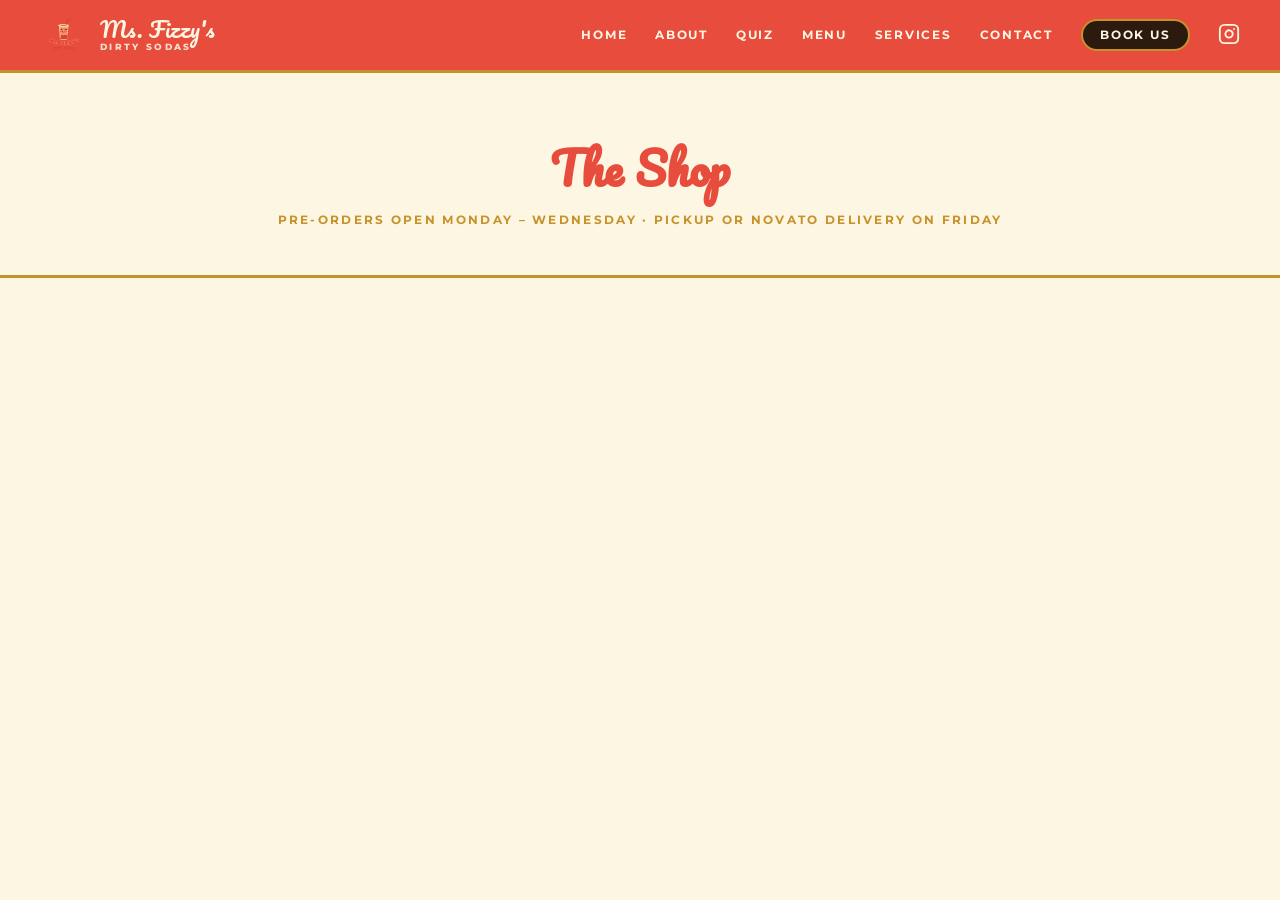
==== commit 869cc60e: "Update shop.html" ====
--- a/shop.html
+++ b/shop.html
@@ -39,6 +39,7 @@
     .product-grid { display: grid; grid-template-columns: repeat(auto-fill, minmax(230px, 1fr)); gap: 1.75rem; margin-bottom: 3rem; }
     .product-card { background: #fff; border: 2px solid var(--gold); border-radius: 18px; overflow: hidden; box-shadow: 0 4px 20px rgba(44,26,14,0.08); transition: transform 0.2s, box-shadow 0.2s; display: flex; flex-direction: column; }
     .product-card:hover { transform: translateY(-4px); box-shadow: 0 8px 32px rgba(44,26,14,0.14); }
+    .product-card.sold-out { opacity: 0.7; }
     .product-img { width: 100%; aspect-ratio: 1/1; object-fit: cover; border-bottom: 2px solid var(--gold); }
     .product-info { padding: 1.1rem 1.1rem 1rem; flex: 1; display: flex; flex-direction: column; }
     .product-name { font-family: 'Pacifico', cursive; font-size: 1rem; color: var(--brown-dark); margin-bottom: 0.2rem; }
@@ -47,6 +48,7 @@
     .add-to-cart-btn { width: 100%; background: var(--coral); color: var(--cream); font-size: 0.68rem; font-weight: 800; letter-spacing: 0.15em; text-transform: uppercase; padding: 0.65rem 1rem; border-radius: 999px; border: 2px solid var(--coral-light); cursor: pointer; font-family: 'Montserrat', sans-serif; transition: all 0.2s; }
     .add-to-cart-btn:hover { background: var(--coral-light); color: var(--brown-dark); }
     .add-to-cart-btn.added { background: var(--gold); border-color: var(--gold); color: var(--brown-dark); }
+    .sold-out-btn { width: 100%; background: #999; color: #fff; font-size: 0.68rem; font-weight: 800; letter-spacing: 0.15em; text-transform: uppercase; padding: 0.65rem 1rem; border-radius: 999px; border: 2px solid #bbb; font-family: 'Montserrat', sans-serif; cursor: not-allowed; }
 
     /* ── BUNDLE BANNER ── */
     .bundle-banner { background: var(--coral); color: var(--cream); border-radius: 14px; padding: 1rem 1.5rem; margin-bottom: 1.5rem; text-align: center; border: 2px solid var(--coral-light); }
@@ -126,6 +128,7 @@
     .form-row label { display: block; font-size: 0.68rem; font-weight: 800; letter-spacing: 0.12em; text-transform: uppercase; color: var(--brown-mid); margin-bottom: 0.35rem; }
     .form-row input, .form-row textarea { width: 100%; padding: 0.7rem 0.9rem; border: 2px solid var(--cream-dark); border-radius: 10px; font-family: 'Montserrat', sans-serif; font-size: 0.85rem; color: var(--brown-dark); background: #fff; transition: border-color 0.2s; box-sizing: border-box; }
     .form-row input:focus, .form-row textarea:focus { outline: none; border-color: var(--gold); }
+    .form-row input.input-error { border-color: #c0392b; }
     .form-row textarea { resize: vertical; min-height: 80px; }
 
     .novato-note { background: var(--cream-dark); border: 1.5px solid var(--gold); border-radius: 10px; padding: 0.75rem 1rem; font-size: 0.75rem; color: var(--brown-mid); margin-bottom: 1rem; line-height: 1.5; }
@@ -273,545 +276,4 @@
 </section>
 
 <!-- CHECKOUT OVERLAY -->
-<div class="checkout-overlay" id="checkout-overlay" onclick="handleOverlayClick(event)">
-  <div class="checkout-panel" id="checkout-panel">
-    <div class="checkout-header">
-      <h2>Your Cart</h2>
-      <button class="close-btn" onclick="closeCheckout()">✕</button>
-    </div>
-
-    <div class="cart-items" id="cart-items-list"></div>
-
-    <div class="cart-totals">
-      <div class="total-row"><span>Subtotal</span><span id="subtotal-display">$0.00</span></div>
-      <div class="total-row bundle-saving-row" id="bundle-saving-row"><span>🎉 Bundle Discount</span><span id="bundle-saving-amount">-$0.00</span></div>
-      <div class="total-row delivery-fee-row" id="delivery-fee-row"><span>Delivery Fee</span><span>$10.00</span></div>
-      <div class="total-row grand"><span>Total</span><span id="cart-total-display">$0.00</span></div>
-    </div>
-
-    <div class="checkout-form">
-      <h3>Fulfillment</h3>
-      <div class="fulfillment-toggle">
-        <button class="fulfillment-btn active" id="btn-pickup" onclick="setFulfillment('pickup')">🧃 Pickup</button>
-        <button class="fulfillment-btn" id="btn-delivery" onclick="setFulfillment('delivery')">🚗 Delivery (+$10)</button>
-      </div>
-
-      <div class="pickup-note" id="pickup-note">
-        📍 <strong>Pickup Address:</strong> 35 Santa Maria Drive, Novato, CA 94947 · Pick up is on Fridays 9: 00am to 7: 00pm. email us if need to pick up outside these hours.
-      </div>
-
-      <div class="delivery-fields" id="delivery-fields">
-        <div class="novato-note">🗺️ We currently deliver to <strong>Novato only</strong>. Please confirm your address is in Novato before placing your order.</div>
-        <div class="form-row">
-          <label for="delivery-address">Delivery Address (Novato only)</label>
-          <input type="text" id="delivery-address" placeholder="123 Main St, Novato, CA" autocomplete="street-address">
-        </div>
-        <div class="form-row">
-          <label for="delivery-instructions">Delivery Instructions <span style="font-weight:400;text-transform:none;letter-spacing:0;font-size:0.65rem;">(optional)</span></label>
-          <textarea id="delivery-instructions" placeholder="Gate code, leave at door, call when arriving..."></textarea>
-        </div>
-      </div>
-
-      <h3 style="margin-top:1.25rem;">Your Info</h3>
-      <div class="form-row">
-        <label for="customer-name">Full Name</label>
-        <input type="text" id="customer-name" placeholder="Your name" autocomplete="name">
-      </div>
-      <div class="form-row">
-        <label for="customer-email">Email</label>
-        <input type="email" id="customer-email" placeholder="you@email.com" autocomplete="email">
-      </div>
-
-      <h3 style="margin-top:1.25rem;">Payment</h3>
-      <div id="card-container"></div>
-      <div class="payment-message" id="payment-message"></div>
-      <button class="pay-btn" id="pay-btn" onclick="handlePayment()">Pay Now</button>
-    </div>
-  </div>
-</div>
-
-<footer style="background:var(--brown-dark);color:var(--cream);text-align:center;padding:2rem 1.5rem;border-top:3px solid var(--gold);">
-  <p style="font-family:'Pacifico',cursive;font-size:1.2rem;color:var(--gold);margin-bottom:0.4rem;">Ms. Fizzy's</p>
-  <p style="font-size:0.7rem;letter-spacing:0.15em;text-transform:uppercase;opacity:0.7;">Marin County's First Dirty Soda Company</p>
-  <p style="margin-top:1rem;font-size:0.72rem;opacity:0.55;">© 2025 Ms. Fizzy's Dirty Sodas. All rights reserved.</p>
-</footer>
-
-<script src="https://web.squarecdn.com/v1/square.js"></script>
-<script>
-  // ── ORDERING WINDOW ──
-  function isOrderingOpen() {
-      const now = new Date(new Date().toLocaleString("en-US", { timeZone: "America/Los_Angeles" }));
-      const day = now.getDay();
-      return day === 1 || day === 2 || day === 3;
-    }
-  function initShop() {
-    if (isOrderingOpen()) {
-      document.getElementById("shop-open-content").style.display = "block";
-      document.getElementById("closed-banner").style.display = "none";
-      renderAllProducts();
-      renderCustomBuilder();
-    } else {
-      document.getElementById("closed-banner").style.display = "block";
-      document.getElementById("shop-open-content").style.display = "none";
-      const day = new Date(new Date().toLocaleString("en-US", { timeZone: "America/Los_Angeles" })).getDay();
-      document.getElementById("next-window-text").textContent = day === 4 ? "Next ordering window opens this Monday" : "Next ordering window opens Monday";
-    }
-  }
-
-  // ── DATA ──
-  const SODAS = [
-    { id: "cherry-coke-fizz", name: "Cherry Coke Fizz", desc: "Coke or Diet Coke with cherry syrup, vanilla cream top and marishino cherry.", price: 8, img: "cherry-coke-fizz.webp", type: "soda" },
-    { id: "classic-fizz", name: "Classic Fizz", desc: "Coke or Diet Coke with fresh lime and coconut cream top with lime zest topping.", price: 8, img: "classic-fizz.webp", type: "soda" },
-    { id: "dr-fizz", name: "Dr. Fizz", desc: "Dr. Pepper with a strawberry cream top and freeze dried strawberry topping.", price: 8, img: "dr-fizz.webp", type: "soda" },
-    { id: "orange-fizzsicle", name: "Orange Fizzsicle", desc: "Orange Fanta with vanilla cream top and sprinkles.", price: 8, img: "orange-fizzsicle.webp", type: "soda" },
-    { id: "root-beer-fizz", name: "Root Beer Fizz", desc: "Root Beer with vanilla cream top and Biscoff cookie crumble.", price: 8, img: "root-beer-fizz.webp", type: "soda" },
-    { id: "shirley-fizz", name: "Shirley Fizz", desc: "Sprite with strawberry syrup and vanilla cream top, with sprinkles on top.", price: 8, img: "shirley-fizz.webp", type: "soda" },
-    { id: "limoncello-coconut-fizz", name: "Limoncello Coconut", desc: "Sparkling water with fresh lemon and coconut cream top.", price: 8, img: "limoncello-coconut-fizz.webp", type: "soda" },
-    { id: "fizz-with-wings", name: "Fizz with Wings", desc: "Redbull with raspberry syrup and vanilla cream top.", price: 8, img: "fizz-with-wings.webp", type: "soda" },
-  ];
-
-  const BOTTLES = [
-    { id: "caramel-iced-coffee", name: "Caramel Iced Coffee", desc: "STOK cold brew light roast with caramel sauce, whole milk, and caramel cream top.", price: 5, img: "caramel-iced-coffee-12oz.webp", type: "bottle", dairyFreeOption: true },
-    { id: "green-juice", name: "Green Juice", desc: "Coconut water, kale, mango, pineapple, banana, and lemon.", price: 5, img: "green-juice.webp", type: "bottle" },
-    { id: "strawberry-lemonade", name: "Strawberry Lemonade", desc: "Fresh squeezed lemonade with fresh farmers market strawberries.", price: 5, img: "strawberry-lemonade.webp", type: "bottle" },
-    { id: "unicorn-lemonade", name: "Unicorn Lemonade", desc: "Fresh lemonade with a butterfly tea color changing effect!", price: 5, img: "unicorn-lemonade.webp", type: "bottle" },
-    { id: "banana-caramel-iced-coffee", name: "Banana Caramel Iced Coffee", desc: "STOK cold brew with banana syrup, caramel syrup, and organic whole milk.", price: 5, img: "banana-caramel-iced-coffee.webp", type: "bottle", dairyFreeOption: true },
-  ];
-
-  const SODA_OPTIONS = ["Dr Pepper", "Diet Dr Pepper", "Coke", "Diet Coke", "A&W Root Beer", "Barqs zero sugar Root beer", "Orange Fanta", "Sprite", "Lacroix sparkling water"];
-  const SYRUP_OPTIONS = ["Vanilla", "Strawberry", "Watermelon", "Guava", "Peach", "Raspberry", "Pineapple", "Banana", "Toasted Marshmallow", "Cherry", "Coconut", "Mango"];
-  const GARNISH_OPTIONS = ["Cherries", "Sprinkles", "Cookie Crumbles", "Freeze Dried Strawberry", "Freeze Dried Pineapple"];
-
-  const SQUARE_APP_ID = "sq0idp-aWz8gGMSS-c5pX1Pp89BGw";
-  const SQUARE_LOCATION_ID = "L06WYB7ZW0FX2";
-  const DELIVERY_FEE = 10;
-  const BUNDLE_COUNT = 6;
-  const BUNDLE_PRICE = 24;
-  const SYRUP_FREE = 2;
-  const SYRUP_EXTRA_COST = 0.50;
-  const GARNISH_FREE = 1;
-  const GARNISH_EXTRA_COST = 0.25;
-
-  let cart = []; // array of {id, name, img, price, qty, detail, type}
-  let card;
-  let fulfillment = "pickup";
-
-  // Custom builder state
-  let selectedSoda = null;
-  let selectedSyrups = [];
-  let selectedCream = null;
-  let selectedGarnishesCustom = [];
-
-  // ── RENDER PRODUCTS ──
-  function renderAllProducts() {
-    renderGrid("soda-grid", SODAS, true);
-    renderGrid("bottle-grid", BOTTLES, false);
-  }
-
-  function renderGrid(gridId, products, hasGarnish) {
-    document.getElementById(gridId).innerHTML = products.map(p => `
-      <div class="product-card">
-        <img class="product-img" src="${p.img}" alt="${p.name}" loading="lazy">
-        <div class="product-info">
-          <div class="product-name">${p.name}</div>
-          <div class="product-desc">${p.desc}</div>
-          <div class="product-price">$${p.price.toFixed(2)}</div>
-          ${hasGarnish ? `
-            <div style="margin-bottom:0.75rem;">
-              <div style="font-size:0.65rem;font-weight:800;letter-spacing:0.1em;text-transform:uppercase;color:var(--brown-mid);margin-bottom:0.4rem;">Make it Dairy Free <span style="font-weight:400;text-transform:none;letter-spacing:0;">(optional)</span></div>
-              <div class="chip-group" id="dairy-${p.id}" style="gap:0.35rem;">
-                <span class="chip" style="font-size:0.6rem;padding:0.3rem 0.6rem;" onclick="toggleDairyChip(this, '${p.id}', 'Coconut Milk')">Coconut Milk</span>
-                <span class="chip" style="font-size:0.6rem;padding:0.3rem 0.6rem;" onclick="toggleDairyChip(this, '${p.id}', 'Oat Milk')">Oat Milk</span>
-              </div>
-            </div>
-            <div style="margin-bottom:0.75rem;">
-              <div style="font-size:0.65rem;font-weight:800;letter-spacing:0.1em;text-transform:uppercase;color:var(--brown-mid);margin-bottom:0.4rem;">Add Garnish <span style="font-weight:400;text-transform:none;letter-spacing:0;">(optional)</span></div>
-              <div class="chip-group" id="garnish-${p.id}" style="gap:0.35rem;"></div>
-            </div>
-          ` : p.dairyFreeOption ? `
-            <div style="margin-bottom:0.75rem;">
-              <div style="font-size:0.65rem;font-weight:800;letter-spacing:0.1em;text-transform:uppercase;color:var(--brown-mid);margin-bottom:0.4rem;">Make it Dairy Free <span style="font-weight:400;text-transform:none;letter-spacing:0;">(optional)</span></div>
-              <div class="chip-group" id="dairy-${p.id}" style="gap:0.35rem;">
-                <span class="chip" style="font-size:0.6rem;padding:0.3rem 0.6rem;" onclick="toggleDairyChip(this, '${p.id}', 'Coconut Milk')">Coconut Milk</span>
-                <span class="chip" style="font-size:0.6rem;padding:0.3rem 0.6rem;" onclick="toggleDairyChip(this, '${p.id}', 'Oat Milk')">Oat Milk</span>
-              </div>
-            </div>
-          ` : ""}
-          <button class="add-to-cart-btn" id="btn-${p.id}" onclick="addProductToCart('${p.id}')">Add to Cart</button>
-        </div>
-      </div>
-    `).join("");
-
-    if (hasGarnish) {
-      products.forEach(p => {
-        const container = document.getElementById(`garnish-${p.id}`);
-        if (!container) return;
-        GARNISH_OPTIONS.forEach(g => {
-          const chip = document.createElement("span");
-          chip.className = "chip";
-          chip.textContent = g;
-          chip.style.fontSize = "0.6rem";
-          chip.style.padding = "0.3rem 0.6rem";
-          chip.onclick = () => chip.classList.toggle("selected");
-          container.appendChild(chip);
-        });
-      });
-    }
-  }
-
-  function toggleDairyChip(chip, productId, milk) {
-    const container = document.getElementById(`dairy-${productId}`);
-    const chips = container.querySelectorAll(".chip");
-    chips.forEach(c => c.classList.remove("selected"));
-    if (!chip.classList.contains("selected")) {
-      chip.classList.add("selected");
-    }
-  }
-
-  // ── CUSTOM BUILDER ──
-  function renderCustomBuilder() {
-    renderChips("soda-chips", SODA_OPTIONS, "soda");
-    renderChips("syrup-chips", SYRUP_OPTIONS, "syrup");
-    renderChips("cream-chips", SYRUP_OPTIONS, "cream");
-    renderChips("garnish-chips-custom", GARNISH_OPTIONS, "garnish-custom");
-  }
-
-  function renderChips(containerId, options, type) {
-    const container = document.getElementById(containerId);
-    container.innerHTML = "";
-    options.forEach(opt => {
-      const chip = document.createElement("span");
-      chip.className = "chip";
-      chip.textContent = opt;
-      chip.onclick = () => toggleChip(chip, opt, type);
-      container.appendChild(chip);
-    });
-  }
-
-  function toggleChip(chip, value, type) {
-    if (type === "soda") {
-      document.querySelectorAll("#soda-chips .chip").forEach(c => c.classList.remove("selected"));
-      chip.classList.add("selected");
-      selectedSoda = value;
-    } else if (type === "syrup") {
-      if (chip.classList.contains("selected")) {
-        chip.classList.remove("selected", "extra-cost");
-        selectedSyrups = selectedSyrups.filter(s => s !== value);
-      } else {
-        selectedSyrups.push(value);
-        chip.classList.add("selected");
-        if (selectedSyrups.length > SYRUP_FREE) chip.classList.add("extra-cost");
-      }
-      // Re-mark extra cost chips
-      const syrupChips = [...document.querySelectorAll("#syrup-chips .chip.selected")];
-      syrupChips.forEach((c, i) => {
-        if (i >= SYRUP_FREE) c.classList.add("extra-cost");
-        else c.classList.remove("extra-cost");
-      });
-    } else if (type === "cream") {
-      if (chip.classList.contains("selected")) {
-        chip.classList.remove("selected");
-        selectedCream = null;
-      } else {
-        document.querySelectorAll("#cream-chips .chip").forEach(c => c.classList.remove("selected"));
-        chip.classList.add("selected");
-        selectedCream = value;
-      }
-    } else if (type === "garnish-custom") {
-      if (chip.classList.contains("selected")) {
-        chip.classList.remove("selected", "extra-cost");
-        selectedGarnishesCustom = selectedGarnishesCustom.filter(g => g !== value);
-      } else {
-        selectedGarnishesCustom.push(value);
-        chip.classList.add("selected");
-        if (selectedGarnishesCustom.length > GARNISH_FREE) chip.classList.add("extra-cost");
-      }
-      const garnishChips = [...document.querySelectorAll("#garnish-chips-custom .chip.selected")];
-      garnishChips.forEach((c, i) => {
-        if (i >= GARNISH_FREE) c.classList.add("extra-cost");
-        else c.classList.remove("extra-cost");
-      });
-    }
-    updateCustomPrice();
-  }
-
-  function getCustomPrice() {
-    let price = 8;
-    const extraSyrups = Math.max(0, selectedSyrups.length - SYRUP_FREE);
-    price += extraSyrups * SYRUP_EXTRA_COST;
-    const extraGarnishes = Math.max(0, selectedGarnishesCustom.length - GARNISH_FREE);
-    price += extraGarnishes * GARNISH_EXTRA_COST;
-    return price;
-  }
-
-  function updateCustomPrice() {
-    document.getElementById("custom-price-display").textContent = `Total: $${getCustomPrice().toFixed(2)}`;
-  }
-
-  function addCustomToCart() {
-    if (!selectedSoda) { alert("Please choose a soda first!"); return; }
-    const price = getCustomPrice();
-    const details = [];
-    details.push(`Soda: ${selectedSoda}`);
-    if (selectedSyrups.length) details.push(`Syrups: ${selectedSyrups.join(", ")}`);
-    if (selectedCream) details.push(`Cream Top: ${selectedCream}`);
-    if (selectedGarnishesCustom.length) details.push(`Garnishes: ${selectedGarnishesCustom.join(", ")}`);
-
-    addToCartItem({
-      id: `custom-${Date.now()}`,
-      name: "Custom Drink",
-      img: "classic-fizz.webp",
-      price,
-      detail: details.join(" · "),
-      type: "custom",
-      qty: 1,
-    });
-
-    // Reset builder
-    selectedSoda = null; selectedSyrups = []; selectedCream = null; selectedGarnishesCustom = [];
-    document.querySelectorAll("#soda-chips .chip, #syrup-chips .chip, #cream-chips .chip, #garnish-chips-custom .chip").forEach(c => c.classList.remove("selected", "extra-cost"));
-    updateCustomPrice();
-  }
-
-  // ── ADD PRODUCT TO CART ──
-  function addProductToCart(id) {
-    const product = [...SODAS, ...BOTTLES].find(p => p.id === id);
-    if (!product) return;
-
-    // Collect garnishes if soda
-    let garnishes = [];
-    if (product.type === "soda") {
-      const container = document.getElementById(`garnish-${id}`);
-      if (container) {
-        garnishes = [...container.querySelectorAll(".chip.selected")].map(c => c.textContent);
-      }
-    }
-
-    let garnishCost = 0;
-    if (garnishes.length > 0) {
-      garnishCost = Math.max(0, garnishes.length - GARNISH_FREE) * GARNISH_EXTRA_COST;
-    }
-
-    // Collect dairy free option if soda or dairy-free-option bottle
-    let dairyFree = "";
-    if (product.type === "soda" || product.dairyFreeOption) {
-      const dairyContainer = document.getElementById(`dairy-${id}`);
-      if (dairyContainer) {
-        const selected = dairyContainer.querySelector(".chip.selected");
-        if (selected) dairyFree = selected.textContent;
-      }
-    }
-
-    const detailParts = [];
-    if (dairyFree) detailParts.push(`Dairy Free: ${dairyFree}`);
-    if (garnishes.length) detailParts.push(`Garnishes: ${garnishes.join(", ")}`);
-    const detail = detailParts.join(" · ");
-
-    addToCartItem({
-      id: `${id}-${Date.now()}`,
-      productId: id,
-      name: product.name,
-      img: product.img,
-      price: product.price + garnishCost,
-      detail,
-      type: product.type,
-      qty: 1,
-    });
-
-    const btn = document.getElementById(`btn-${id}`);
-    btn.textContent = "Added! ✓"; btn.classList.add("added");
-    setTimeout(() => { btn.textContent = "Add to Cart"; btn.classList.remove("added"); }, 1500);
-  }
-
-  function addToCartItem(item) {
-    cart.push(item);
-    updateCartUI();
-  }
-
-  // ── BUNDLE CALCULATION ──
-  function getBundleInfo() {
-    const bottleItems = cart.filter(i => i.type === "bottle");
-    const bottleCount = bottleItems.reduce((s, i) => s + i.qty, 0);
-    const bundles = Math.floor(bottleCount / BUNDLE_COUNT);
-    const saving = bundles > 0 ? (bundles * BUNDLE_COUNT * 5) - (bundles * BUNDLE_PRICE) : 0;
-    return { bundles, saving };
-  }
-
-  function getSubtotal() {
-    return cart.reduce((s, i) => s + i.price * i.qty, 0);
-  }
-
-  function getTotal() {
-    const { saving } = getBundleInfo();
-    return getSubtotal() - saving + (fulfillment === "delivery" ? DELIVERY_FEE : 0);
-  }
-
-  function getCartCount() {
-    return cart.reduce((s, i) => s + i.qty, 0);
-  }
-
-  function updateCartUI() {
-    const count = getCartCount();
-    const { saving } = getBundleInfo();
-    const subtotal = getSubtotal();
-    const total = getTotal();
-
-    document.getElementById("cart-count").textContent = count;
-    document.getElementById("cart-bar-total").textContent = `$${total.toFixed(2)}`;
-    document.getElementById("subtotal-display").textContent = `$${subtotal.toFixed(2)}`;
-    document.getElementById("cart-total-display").textContent = `$${total.toFixed(2)}`;
-    document.getElementById("cart-bar").classList.toggle("visible", count > 0);
-
-    const bundleRow = document.getElementById("bundle-saving-row");
-    if (saving > 0) {
-      bundleRow.classList.add("visible");
-      document.getElementById("bundle-saving-amount").textContent = `-$${saving.toFixed(2)}`;
-    } else {
-      bundleRow.classList.remove("visible");
-    }
-  }
-
-  function renderCartItems() {
-    const list = document.getElementById("cart-items-list");
-    if (cart.length === 0) {
-      list.innerHTML = `<p style="text-align:center;color:var(--brown-mid);font-size:0.85rem;padding:2rem 0;">Your cart is empty.</p>`;
-      return;
-    }
-    list.innerHTML = cart.map((item, idx) => `
-      <div class="cart-item">
-        <img class="cart-item-img" src="${item.img}" alt="${item.name}">
-        <div class="cart-item-info">
-          <div class="cart-item-name">${item.name}</div>
-          ${item.detail ? `<div class="cart-item-detail">${item.detail}</div>` : ""}
-          <div class="cart-item-price">$${(item.price * item.qty).toFixed(2)}</div>
-        </div>
-        <div class="cart-item-controls">
-          <button class="qty-btn" onclick="changeQty(${idx}, -1)">−</button>
-          <span class="qty-display">${item.qty}</span>
-          <button class="qty-btn" onclick="changeQty(${idx}, 1)">+</button>
-        </div>
-      </div>
-    `).join("");
-  }
-
-  function changeQty(idx, delta) {
-    cart[idx].qty += delta;
-    if (cart[idx].qty <= 0) cart.splice(idx, 1);
-    updateCartUI();
-    renderCartItems();
-  }
-
-  // ── FULFILLMENT ──
-  function setFulfillment(type) {
-    fulfillment = type;
-    document.getElementById("btn-pickup").classList.toggle("active", type === "pickup");
-    document.getElementById("btn-delivery").classList.toggle("active", type === "delivery");
-    document.getElementById("delivery-fields").classList.toggle("visible", type === "delivery");
-    document.getElementById("pickup-note").style.display = type === "pickup" ? "block" : "none";
-    document.getElementById("delivery-fee-row").classList.toggle("visible", type === "delivery");
-    updateCartUI();
-  }
-
-  // ── CHECKOUT ──
-  async function openCheckout() {
-    renderCartItems();
-    updateCartUI();
-    document.getElementById("checkout-overlay").classList.add("open");
-    document.body.style.overflow = "hidden";
-    if (!card) await initSquare();
-  }
-
-  function closeCheckout() {
-    document.getElementById("checkout-overlay").classList.remove("open");
-    document.body.style.overflow = "";
-  }
-
-  function handleOverlayClick(e) {
-    if (e.target === document.getElementById("checkout-overlay")) closeCheckout();
-  }
-
-  async function initSquare() {
-    if (!window.Square) { console.error("Square SDK not loaded"); return; }
-    const payments = window.Square.payments(SQUARE_APP_ID, SQUARE_LOCATION_ID);
-    card = await payments.card();
-    await card.attach("#card-container");
-  }
-
-  async function handlePayment() {
-    if (cart.length === 0) return;
-    if (fulfillment === "delivery") {
-      const addr = document.getElementById("delivery-address").value.trim();
-      if (!addr) {
-        const msg = document.getElementById("payment-message");
-        msg.textContent = "Please enter your Novato delivery address.";
-        msg.className = "payment-message error";
-        return;
-      }
-      // Validate Novato zip codes
-      const NOVATO_ZIPS = ["94945", "94947", "94949", "94998"];
-      const zipMatch = addr.match(/\b(\d{5})\b/);
-      if (!zipMatch || !NOVATO_ZIPS.includes(zipMatch[1])) {
-        const msg = document.getElementById("payment-message");
-        msg.textContent = "Sorry, we only deliver to Novato (zip codes: 94945, 94947, 94948, 94949, 94998). Please choose pickup or enter a Novato address.";
-        msg.className = "payment-message error";
-        return;
-      }
-    }
-
-    const btn = document.getElementById("pay-btn");
-    const msg = document.getElementById("payment-message");
-    btn.disabled = true; btn.textContent = "Processing...";
-    msg.className = "payment-message"; msg.style.display = "none";
-
-    try {
-      const result = await card.tokenize();
-      if (result.status !== "OK") throw new Error(result.errors?.[0]?.message || "Card error");
-
-      const { saving } = getBundleInfo();
-      const response = await fetch("/.netlify/functions/process-payment", {
-        method: "POST",
-        headers: { "Content-Type": "application/json" },
-        body: JSON.stringify({
-          sourceId: result.token,
-          amount: Math.round(getTotal() * 100),
-          items: cart.map(i => ({ name: i.name, qty: i.qty, price: i.price, detail: i.detail || "" })),
-          bundleSaving: saving,
-          fulfillment,
-          deliveryAddress: fulfillment === "delivery" ? document.getElementById("delivery-address").value.trim() : null,
-          deliveryInstructions: fulfillment === "delivery" ? document.getElementById("delivery-instructions").value.trim() : null,
-          customerName: document.getElementById("customer-name").value,
-          customerEmail: document.getElementById("customer-email").value,
-        }),
-      });
-
-      const data = await response.json();
-      if (data.success) {
-        msg.textContent = `🎉 Order placed! We'll contact you with your ${fulfillment} details. See you Friday!`;
-        msg.className = "payment-message success";
-        cart = [];
-        updateCartUI();
-        renderCartItems();
-        setTimeout(closeCheckout, 4000);
-      } else {
-        throw new Error(data.error || "Payment failed");
-      }
-    } catch (err) {
-      msg.textContent = `Payment failed: ${err.message}`;
-      msg.className = "payment-message error";
-    }
-
-    btn.disabled = false; btn.textContent = "Pay Now";
-  }
-
-  function toggleMobileMenu() {
-    const menu = document.getElementById("mobile-menu");
-    const btn = document.getElementById("hamburger-btn");
-    const open = menu.style.display === "block";
-    menu.style.display = open ? "none" : "block";
-    btn.setAttribute("aria-expanded", !open);
-  }
-
-  initShop();
-</script>
-</body>
-</html>
+<div class="checkout-overlay" id="checkout-overlay" onclic
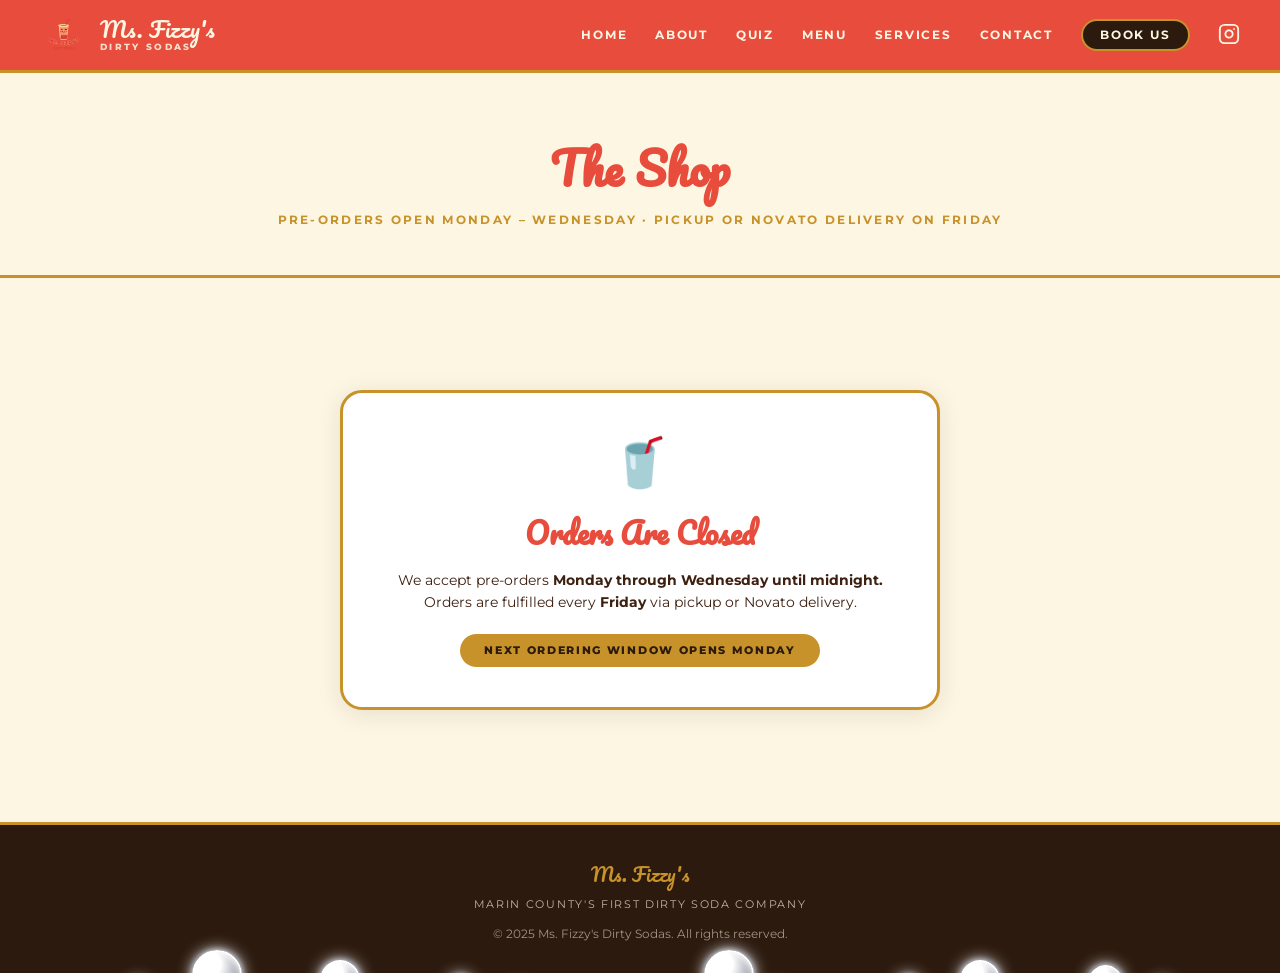
==== commit cab35cb8: "Update shop.html" ====
--- a/shop.html
+++ b/shop.html
@@ -276,4 +276,568 @@
 </section>
 
 <!-- CHECKOUT OVERLAY -->
-<div class="checkout-overlay" id="checkout-overlay" onclic+<div class="checkout-overlay" id="checkout-overlay" onclick="handleOverlayClick(event)">
+  <div class="checkout-panel" id="checkout-panel">
+    <div class="checkout-header">
+      <h2>Your Cart</h2>
+      <button class="close-btn" onclick="closeCheckout()">✕</button>
+    </div>
+
+    <div class="cart-items" id="cart-items-list"></div>
+
+    <div class="cart-totals">
+      <div class="total-row"><span>Subtotal</span><span id="subtotal-display">$0.00</span></div>
+      <div class="total-row bundle-saving-row" id="bundle-saving-row"><span>🎉 Bundle Discount</span><span id="bundle-saving-amount">-$0.00</span></div>
+      <div class="total-row delivery-fee-row" id="delivery-fee-row"><span>Delivery Fee</span><span>$10.00</span></div>
+      <div class="total-row grand"><span>Total</span><span id="cart-total-display">$0.00</span></div>
+    </div>
+
+    <div class="checkout-form">
+      <h3>Fulfillment</h3>
+      <div class="fulfillment-toggle">
+        <button class="fulfillment-btn active" id="btn-pickup" onclick="setFulfillment('pickup')">🧃 Pickup</button>
+        <button class="fulfillment-btn" id="btn-delivery" onclick="setFulfillment('delivery')">🚗 Delivery (+$10)</button>
+      </div>
+
+      <div class="pickup-note" id="pickup-note">
+        📍 <strong>Pickup Address:</strong> 35 Santa Maria Drive, Novato, CA 94947 · Pick up is on Fridays 9:00am to 7:00pm. Email us if you need to pick up outside these hours.
+      </div>
+
+      <div class="delivery-fields" id="delivery-fields">
+        <div class="novato-note">🗺️ We currently deliver to <strong>Novato only</strong>. Please confirm your address is in Novato before placing your order.</div>
+        <div class="form-row">
+          <label for="delivery-address">Delivery Address (Novato only)</label>
+          <input type="text" id="delivery-address" placeholder="123 Main St, Novato, CA" autocomplete="street-address">
+        </div>
+        <div class="form-row">
+          <label for="delivery-instructions">Delivery Instructions <span style="font-weight:400;text-transform:none;letter-spacing:0;font-size:0.65rem;">(optional)</span></label>
+          <textarea id="delivery-instructions" placeholder="Gate code, leave at door, call when arriving..."></textarea>
+        </div>
+      </div>
+
+      <h3 style="margin-top:1.25rem;">Your Info</h3>
+      <div class="form-row">
+        <label for="customer-name">Full Name</label>
+        <input type="text" id="customer-name" placeholder="Your name" autocomplete="name">
+      </div>
+      <div class="form-row">
+        <label for="customer-email">Email <span style="color:var(--coral);font-size:0.65rem;">*Required for order confirmation</span></label>
+        <input type="email" id="customer-email" placeholder="you@email.com" autocomplete="email" required>
+      </div>
+
+      <h3 style="margin-top:1.25rem;">Payment</h3>
+      <div id="card-container"></div>
+      <div class="payment-message" id="payment-message"></div>
+      <button class="pay-btn" id="pay-btn" onclick="handlePayment()">Pay Now</button>
+    </div>
+  </div>
+</div>
+
+<footer style="background:var(--brown-dark);color:var(--cream);text-align:center;padding:2rem 1.5rem;border-top:3px solid var(--gold);">
+  <p style="font-family:'Pacifico',cursive;font-size:1.2rem;color:var(--gold);margin-bottom:0.4rem;">Ms. Fizzy's</p>
+  <p style="font-size:0.7rem;letter-spacing:0.15em;text-transform:uppercase;opacity:0.7;">Marin County's First Dirty Soda Company</p>
+  <p style="margin-top:1rem;font-size:0.72rem;opacity:0.55;">© 2025 Ms. Fizzy's Dirty Sodas. All rights reserved.</p>
+</footer>
+
+<script src="https://web.squarecdn.com/v1/square.js"></script>
+<script>
+  // ── ORDERING WINDOW ──
+  function isOrderingOpen() {
+    const now = new Date(new Date().toLocaleString("en-US", { timeZone: "America/Los_Angeles" }));
+    const day = now.getDay();
+    return day === 1 || day === 2 || day === 3;
+  }
+
+  function initShop() {
+    if (isOrderingOpen()) {
+      document.getElementById("shop-open-content").style.display = "block";
+      document.getElementById("closed-banner").style.display = "none";
+      renderAllProducts();
+      renderCustomBuilder();
+    } else {
+      document.getElementById("closed-banner").style.display = "block";
+      document.getElementById("shop-open-content").style.display = "none";
+      const day = new Date(new Date().toLocaleString("en-US", { timeZone: "America/Los_Angeles" })).getDay();
+      document.getElementById("next-window-text").textContent = day === 4 ? "Next ordering window opens this Monday" : "Next ordering window opens Monday";
+    }
+  }
+
+  // ── DATA ──
+  const SODAS = [
+    { id: "cherry-coke-fizz", name: "Cherry Coke Fizz", desc: "Coke or Diet Coke with cherry syrup, vanilla cream top and marishino cherry.", price: 8, img: "cherry-coke-fizz.webp", type: "soda" },
+    { id: "classic-fizz", name: "Classic Fizz", desc: "Coke or Diet Coke with fresh lime and coconut cream top with lime zest topping.", price: 8, img: "classic-fizz.webp", type: "soda" },
+    { id: "dr-fizz", name: "Dr. Fizz", desc: "Dr. Pepper with a strawberry cream top and freeze dried strawberry topping.", price: 8, img: "dr-fizz.webp", type: "soda" },
+    { id: "orange-fizzsicle", name: "Orange Fizzsicle", desc: "Orange Fanta with vanilla cream top and sprinkles.", price: 8, img: "orange-fizzsicle.webp", type: "soda" },
+    { id: "root-beer-fizz", name: "Root Beer Fizz", desc: "Root Beer with vanilla cream top and Biscoff cookie crumble.", price: 8, img: "root-beer-fizz.webp", type: "soda" },
+    { id: "shirley-fizz", name: "Shirley Fizz", desc: "Sprite with strawberry syrup and vanilla cream top, with sprinkles on top.", price: 8, img: "shirley-fizz.webp", type: "soda" },
+    { id: "limoncello-coconut-fizz", name: "Limoncello Coconut", desc: "Sparkling water with fresh lemon and coconut cream top.", price: 8, img: "limoncello-coconut-fizz.webp", type: "soda" },
+    { id: "fizz-with-wings", name: "Fizz with Wings", desc: "Redbull with raspberry syrup and vanilla cream top.", price: 8, img: "fizz-with-wings.webp", type: "soda" },
+  ];
+
+  const BOTTLES = [
+    { id: "caramel-iced-coffee", name: "Caramel Iced Coffee", desc: "STOK cold brew light roast with caramel sauce, whole milk, and caramel cream top.", price: 5, img: "caramel-iced-coffee-12oz.webp", type: "bottle", dairyFreeOption: true },
+    { id: "green-juice", name: "Green Juice", desc: "Coconut water, kale, mango, pineapple, banana, and lemon.", price: 5, img: "green-juice.webp", type: "bottle", soldOut: true },
+    { id: "strawberry-lemonade", name: "Strawberry Lemonade", desc: "Fresh squeezed lemonade with fresh farmers market strawberries.", price: 5, img: "strawberry-lemonade.webp", type: "bottle" },
+    { id: "unicorn-lemonade", name: "Unicorn Lemonade", desc: "Fresh lemonade with a butterfly tea color changing effect!", price: 5, img: "unicorn-lemonade.webp", type: "bottle" },
+    { id: "banana-caramel-iced-coffee", name: "Banana Caramel Iced Coffee", desc: "STOK cold brew with banana syrup, caramel syrup, and organic whole milk.", price: 5, img: "banana-caramel-iced-coffee.webp", type: "bottle", dairyFreeOption: true },
+  ];
+
+  const SODA_OPTIONS = ["Dr Pepper", "Diet Dr Pepper", "Coke", "Diet Coke", "A&W Root Beer", "Barqs zero sugar Root beer", "Orange Fanta", "Sprite", "Lacroix sparkling water"];
+  const SYRUP_OPTIONS = ["Vanilla", "Strawberry", "Watermelon", "Guava", "Peach", "Raspberry", "Pineapple", "Banana", "Toasted Marshmallow", "Cherry", "Coconut", "Mango"];
+  const GARNISH_OPTIONS = ["Cherries", "Sprinkles", "Cookie Crumbles", "Freeze Dried Strawberry", "Freeze Dried Pineapple"];
+
+  const SQUARE_APP_ID = "sq0idp-aWz8gGMSS-c5pX1Pp89BGw";
+  const SQUARE_LOCATION_ID = "L06WYB7ZW0FX2";
+  const DELIVERY_FEE = 10;
+  const BUNDLE_COUNT = 6;
+  const BUNDLE_PRICE = 24;
+  const SYRUP_FREE = 2;
+  const SYRUP_EXTRA_COST = 0.50;
+  const GARNISH_FREE = 1;
+  const GARNISH_EXTRA_COST = 0.25;
+
+  let cart = [];
+  let card;
+  let fulfillment = "pickup";
+
+  let selectedSoda = null;
+  let selectedSyrups = [];
+  let selectedCream = null;
+  let selectedGarnishesCustom = [];
+
+  // ── RENDER PRODUCTS ──
+  function renderAllProducts() {
+    renderGrid("soda-grid", SODAS, true);
+    renderGrid("bottle-grid", BOTTLES, false);
+  }
+
+  function renderGrid(gridId, products, hasGarnish) {
+    document.getElementById(gridId).innerHTML = products.map(p => `
+      <div class="product-card${p.soldOut ? ' sold-out' : ''}">
+        <img class="product-img" src="${p.img}" alt="${p.name}" loading="lazy">
+        <div class="product-info">
+          <div class="product-name">${p.name}</div>
+          <div class="product-desc">${p.desc}</div>
+          <div class="product-price">${p.soldOut ? '<span style="color:#999;">Sold Out</span>' : '$' + p.price.toFixed(2)}</div>
+          ${!p.soldOut && hasGarnish ? `
+            <div style="margin-bottom:0.75rem;">
+              <div style="font-size:0.65rem;font-weight:800;letter-spacing:0.1em;text-transform:uppercase;color:var(--brown-mid);margin-bottom:0.4rem;">Make it Dairy Free <span style="font-weight:400;text-transform:none;letter-spacing:0;">(optional)</span></div>
+              <div class="chip-group" id="dairy-${p.id}" style="gap:0.35rem;">
+                <span class="chip" style="font-size:0.6rem;padding:0.3rem 0.6rem;" onclick="toggleDairyChip(this, '${p.id}', 'Coconut Milk')">Coconut Milk</span>
+                <span class="chip" style="font-size:0.6rem;padding:0.3rem 0.6rem;" onclick="toggleDairyChip(this, '${p.id}', 'Oat Milk')">Oat Milk</span>
+              </div>
+            </div>
+            <div style="margin-bottom:0.75rem;">
+              <div style="font-size:0.65rem;font-weight:800;letter-spacing:0.1em;text-transform:uppercase;color:var(--brown-mid);margin-bottom:0.4rem;">Add Garnish <span style="font-weight:400;text-transform:none;letter-spacing:0;">(optional)</span></div>
+              <div class="chip-group" id="garnish-${p.id}" style="gap:0.35rem;"></div>
+            </div>
+          ` : !p.soldOut && p.dairyFreeOption ? `
+            <div style="margin-bottom:0.75rem;">
+              <div style="font-size:0.65rem;font-weight:800;letter-spacing:0.1em;text-transform:uppercase;color:var(--brown-mid);margin-bottom:0.4rem;">Make it Dairy Free <span style="font-weight:400;text-transform:none;letter-spacing:0;">(optional)</span></div>
+              <div class="chip-group" id="dairy-${p.id}" style="gap:0.35rem;">
+                <span class="chip" style="font-size:0.6rem;padding:0.3rem 0.6rem;" onclick="toggleDairyChip(this, '${p.id}', 'Coconut Milk')">Coconut Milk</span>
+                <span class="chip" style="font-size:0.6rem;padding:0.3rem 0.6rem;" onclick="toggleDairyChip(this, '${p.id}', 'Oat Milk')">Oat Milk</span>
+              </div>
+            </div>
+          ` : ""}
+          ${p.soldOut
+            ? `<button class="sold-out-btn" disabled>Sold Out</button>`
+            : `<button class="add-to-cart-btn" id="btn-${p.id}" onclick="addProductToCart('${p.id}')">Add to Cart</button>`
+          }
+        </div>
+      </div>
+    `).join("");
+
+    if (hasGarnish) {
+      products.forEach(p => {
+        if (p.soldOut) return;
+        const container = document.getElementById(`garnish-${p.id}`);
+        if (!container) return;
+        GARNISH_OPTIONS.forEach(g => {
+          const chip = document.createElement("span");
+          chip.className = "chip";
+          chip.textContent = g;
+          chip.style.fontSize = "0.6rem";
+          chip.style.padding = "0.3rem 0.6rem";
+          chip.onclick = () => chip.classList.toggle("selected");
+          container.appendChild(chip);
+        });
+      });
+    }
+  }
+
+  function toggleDairyChip(chip, productId, milk) {
+    const container = document.getElementById(`dairy-${productId}`);
+    const chips = container.querySelectorAll(".chip");
+    chips.forEach(c => c.classList.remove("selected"));
+    if (!chip.classList.contains("selected")) {
+      chip.classList.add("selected");
+    }
+  }
+
+  // ── CUSTOM BUILDER ──
+  function renderCustomBuilder() {
+    renderChips("soda-chips", SODA_OPTIONS, "soda");
+    renderChips("syrup-chips", SYRUP_OPTIONS, "syrup");
+    renderChips("cream-chips", SYRUP_OPTIONS, "cream");
+    renderChips("garnish-chips-custom", GARNISH_OPTIONS, "garnish-custom");
+  }
+
+  function renderChips(containerId, options, type) {
+    const container = document.getElementById(containerId);
+    container.innerHTML = "";
+    options.forEach(opt => {
+      const chip = document.createElement("span");
+      chip.className = "chip";
+      chip.textContent = opt;
+      chip.onclick = () => toggleChip(chip, opt, type);
+      container.appendChild(chip);
+    });
+  }
+
+  function toggleChip(chip, value, type) {
+    if (type === "soda") {
+      document.querySelectorAll("#soda-chips .chip").forEach(c => c.classList.remove("selected"));
+      chip.classList.add("selected");
+      selectedSoda = value;
+    } else if (type === "syrup") {
+      if (chip.classList.contains("selected")) {
+        chip.classList.remove("selected", "extra-cost");
+        selectedSyrups = selectedSyrups.filter(s => s !== value);
+      } else {
+        selectedSyrups.push(value);
+        chip.classList.add("selected");
+        if (selectedSyrups.length > SYRUP_FREE) chip.classList.add("extra-cost");
+      }
+      const syrupChips = [...document.querySelectorAll("#syrup-chips .chip.selected")];
+      syrupChips.forEach((c, i) => {
+        if (i >= SYRUP_FREE) c.classList.add("extra-cost");
+        else c.classList.remove("extra-cost");
+      });
+    } else if (type === "cream") {
+      if (chip.classList.contains("selected")) {
+        chip.classList.remove("selected");
+        selectedCream = null;
+      } else {
+        document.querySelectorAll("#cream-chips .chip").forEach(c => c.classList.remove("selected"));
+        chip.classList.add("selected");
+        selectedCream = value;
+      }
+    } else if (type === "garnish-custom") {
+      if (chip.classList.contains("selected")) {
+        chip.classList.remove("selected", "extra-cost");
+        selectedGarnishesCustom = selectedGarnishesCustom.filter(g => g !== value);
+      } else {
+        selectedGarnishesCustom.push(value);
+        chip.classList.add("selected");
+        if (selectedGarnishesCustom.length > GARNISH_FREE) chip.classList.add("extra-cost");
+      }
+      const garnishChips = [...document.querySelectorAll("#garnish-chips-custom .chip.selected")];
+      garnishChips.forEach((c, i) => {
+        if (i >= GARNISH_FREE) c.classList.add("extra-cost");
+        else c.classList.remove("extra-cost");
+      });
+    }
+    updateCustomPrice();
+  }
+
+  function getCustomPrice() {
+    let price = 8;
+    const extraSyrups = Math.max(0, selectedSyrups.length - SYRUP_FREE);
+    price += extraSyrups * SYRUP_EXTRA_COST;
+    const extraGarnishes = Math.max(0, selectedGarnishesCustom.length - GARNISH_FREE);
+    price += extraGarnishes * GARNISH_EXTRA_COST;
+    return price;
+  }
+
+  function updateCustomPrice() {
+    document.getElementById("custom-price-display").textContent = `Total: $${getCustomPrice().toFixed(2)}`;
+  }
+
+  function addCustomToCart() {
+    if (!selectedSoda) { alert("Please choose a soda first!"); return; }
+    const price = getCustomPrice();
+    const details = [];
+    details.push(`Soda: ${selectedSoda}`);
+    if (selectedSyrups.length) details.push(`Syrups: ${selectedSyrups.join(", ")}`);
+    if (selectedCream) details.push(`Cream Top: ${selectedCream}`);
+    if (selectedGarnishesCustom.length) details.push(`Garnishes: ${selectedGarnishesCustom.join(", ")}`);
+
+    addToCartItem({
+      id: `custom-${Date.now()}`,
+      name: "Custom Drink",
+      img: "classic-fizz.webp",
+      price,
+      detail: details.join(" · "),
+      type: "custom",
+      qty: 1,
+    });
+
+    selectedSoda = null; selectedSyrups = []; selectedCream = null; selectedGarnishesCustom = [];
+    document.querySelectorAll("#soda-chips .chip, #syrup-chips .chip, #cream-chips .chip, #garnish-chips-custom .chip").forEach(c => c.classList.remove("selected", "extra-cost"));
+    updateCustomPrice();
+  }
+
+  // ── ADD PRODUCT TO CART ──
+  function addProductToCart(id) {
+    const product = [...SODAS, ...BOTTLES].find(p => p.id === id);
+    if (!product || product.soldOut) return;
+
+    let garnishes = [];
+    if (product.type === "soda") {
+      const container = document.getElementById(`garnish-${id}`);
+      if (container) {
+        garnishes = [...container.querySelectorAll(".chip.selected")].map(c => c.textContent);
+      }
+    }
+
+    let garnishCost = 0;
+    if (garnishes.length > 0) {
+      garnishCost = Math.max(0, garnishes.length - GARNISH_FREE) * GARNISH_EXTRA_COST;
+    }
+
+    let dairyFree = "";
+    if (product.type === "soda" || product.dairyFreeOption) {
+      const dairyContainer = document.getElementById(`dairy-${id}`);
+      if (dairyContainer) {
+        const selected = dairyContainer.querySelector(".chip.selected");
+        if (selected) dairyFree = selected.textContent;
+      }
+    }
+
+    const detailParts = [];
+    if (dairyFree) detailParts.push(`Dairy Free: ${dairyFree}`);
+    if (garnishes.length) detailParts.push(`Garnishes: ${garnishes.join(", ")}`);
+    const detail = detailParts.join(" · ");
+
+    addToCartItem({
+      id: `${id}-${Date.now()}`,
+      productId: id,
+      name: product.name,
+      img: product.img,
+      price: product.price + garnishCost,
+      detail,
+      type: product.type,
+      qty: 1,
+    });
+
+    const btn = document.getElementById(`btn-${id}`);
+    btn.textContent = "Added! ✓"; btn.classList.add("added");
+    setTimeout(() => { btn.textContent = "Add to Cart"; btn.classList.remove("added"); }, 1500);
+  }
+
+  function addToCartItem(item) {
+    cart.push(item);
+    updateCartUI();
+  }
+
+  // ── BUNDLE CALCULATION ──
+  function getBundleInfo() {
+    const bottleItems = cart.filter(i => i.type === "bottle");
+    const bottleCount = bottleItems.reduce((s, i) => s + i.qty, 0);
+    const bundles = Math.floor(bottleCount / BUNDLE_COUNT);
+    const saving = bundles > 0 ? (bundles * BUNDLE_COUNT * 5) - (bundles * BUNDLE_PRICE) : 0;
+    return { bundles, saving };
+  }
+
+  function getSubtotal() {
+    return cart.reduce((s, i) => s + i.price * i.qty, 0);
+  }
+
+  function getTotal() {
+    const { saving } = getBundleInfo();
+    return getSubtotal() - saving + (fulfillment === "delivery" ? DELIVERY_FEE : 0);
+  }
+
+  function getCartCount() {
+    return cart.reduce((s, i) => s + i.qty, 0);
+  }
+
+  function updateCartUI() {
+    const count = getCartCount();
+    const { saving } = getBundleInfo();
+    const subtotal = getSubtotal();
+    const total = getTotal();
+
+    document.getElementById("cart-count").textContent = count;
+    document.getElementById("cart-bar-total").textContent = `$${total.toFixed(2)}`;
+    document.getElementById("subtotal-display").textContent = `$${subtotal.toFixed(2)}`;
+    document.getElementById("cart-total-display").textContent = `$${total.toFixed(2)}`;
+    document.getElementById("cart-bar").classList.toggle("visible", count > 0);
+
+    const bundleRow = document.getElementById("bundle-saving-row");
+    if (saving > 0) {
+      bundleRow.classList.add("visible");
+      document.getElementById("bundle-saving-amount").textContent = `-$${saving.toFixed(2)}`;
+    } else {
+      bundleRow.classList.remove("visible");
+    }
+  }
+
+  function renderCartItems() {
+    const list = document.getElementById("cart-items-list");
+    if (cart.length === 0) {
+      list.innerHTML = `<p style="text-align:center;color:var(--brown-mid);font-size:0.85rem;padding:2rem 0;">Your cart is empty.</p>`;
+      return;
+    }
+    list.innerHTML = cart.map((item, idx) => `
+      <div class="cart-item">
+        <img class="cart-item-img" src="${item.img}" alt="${item.name}">
+        <div class="cart-item-info">
+          <div class="cart-item-name">${item.name}</div>
+          ${item.detail ? `<div class="cart-item-detail">${item.detail}</div>` : ""}
+          <div class="cart-item-price">$${(item.price * item.qty).toFixed(2)}</div>
+        </div>
+        <div class="cart-item-controls">
+          <button class="qty-btn" onclick="changeQty(${idx}, -1)">−</button>
+          <span class="qty-display">${item.qty}</span>
+          <button class="qty-btn" onclick="changeQty(${idx}, 1)">+</button>
+        </div>
+      </div>
+    `).join("");
+  }
+
+  function changeQty(idx, delta) {
+    cart[idx].qty += delta;
+    if (cart[idx].qty <= 0) cart.splice(idx, 1);
+    updateCartUI();
+    renderCartItems();
+  }
+
+  // ── FULFILLMENT ──
+  function setFulfillment(type) {
+    fulfillment = type;
+    document.getElementById("btn-pickup").classList.toggle("active", type === "pickup");
+    document.getElementById("btn-delivery").classList.toggle("active", type === "delivery");
+    document.getElementById("delivery-fields").classList.toggle("visible", type === "delivery");
+    document.getElementById("pickup-note").style.display = type === "pickup" ? "block" : "none";
+    document.getElementById("delivery-fee-row").classList.toggle("visible", type === "delivery");
+    updateCartUI();
+  }
+
+  // ── CHECKOUT ──
+  async function openCheckout() {
+    renderCartItems();
+    updateCartUI();
+    document.getElementById("checkout-overlay").classList.add("open");
+    document.body.style.overflow = "hidden";
+    if (!card) await initSquare();
+  }
+
+  function closeCheckout() {
+    document.getElementById("checkout-overlay").classList.remove("open");
+    document.body.style.overflow = "";
+  }
+
+  function handleOverlayClick(e) {
+    if (e.target === document.getElementById("checkout-overlay")) closeCheckout();
+  }
+
+  async function initSquare() {
+    if (!window.Square) { console.error("Square SDK not loaded"); return; }
+    const payments = window.Square.payments(SQUARE_APP_ID, SQUARE_LOCATION_ID);
+    card = await payments.card();
+    await card.attach("#card-container");
+  }
+
+  async function handlePayment() {
+    if (cart.length === 0) return;
+
+    const btn = document.getElementById("pay-btn");
+    const msg = document.getElementById("payment-message");
+
+    if (fulfillment === "delivery") {
+      const addr = document.getElementById("delivery-address").value.trim();
+      if (!addr) {
+        msg.textContent = "Please enter your Novato delivery address.";
+        msg.className = "payment-message error";
+        return;
+      }
+      const NOVATO_ZIPS = ["94945", "94947", "94949", "94998"];
+      const zipMatch = addr.match(/\b(\d{5})\b/);
+      if (!zipMatch || !NOVATO_ZIPS.includes(zipMatch[1])) {
+        msg.textContent = "Sorry, we only deliver to Novato (zip codes: 94945, 94947, 94948, 94949, 94998). Please choose pickup or enter a Novato address.";
+        msg.className = "payment-message error";
+        return;
+      }
+    }
+
+    const emailInput = document.getElementById("customer-email");
+    const email = emailInput.value.trim();
+    if (!email) {
+      msg.textContent = "Please enter your email address so we can send your order confirmation.";
+      msg.className = "payment-message error";
+      emailInput.classList.add("input-error");
+      emailInput.focus();
+      return;
+    }
+    if (!/^[^\s@]+@[^\s@]+\.[^\s@]+$/.test(email)) {
+      msg.textContent = "Please enter a valid email address.";
+      msg.className = "payment-message error";
+      emailInput.classList.add("input-error");
+      emailInput.focus();
+      return;
+    }
+    emailInput.classList.remove("input-error");
+
+    btn.disabled = true; btn.textContent = "Processing...";
+    msg.className = "payment-message"; msg.style.display = "none";
+
+    try {
+      const result = await card.tokenize();
+      if (result.status !== "OK") throw new Error(result.errors?.[0]?.message || "Card error");
+
+      const { saving } = getBundleInfo();
+      const response = await fetch("/.netlify/functions/process-payment", {
+        method: "POST",
+        headers: { "Content-Type": "application/json" },
+        body: JSON.stringify({
+          sourceId: result.token,
+          amount: Math.round(getTotal() * 100),
+          items: cart.map(i => ({ name: i.name, qty: i.qty, price: i.price, detail: i.detail || "" })),
+          bundleSaving: saving,
+          fulfillment,
+          deliveryAddress: fulfillment === "delivery" ? document.getElementById("delivery-address").value.trim() : null,
+          deliveryInstructions: fulfillment === "delivery" ? document.getElementById("delivery-instructions").value.trim() : null,
+          customerName: document.getElementById("customer-name").value.trim(),
+          customerEmail: email,
+        }),
+      });
+
+      const data = await response.json();
+      if (data.success) {
+        msg.textContent = `🎉 Order placed! Check your email for your confirmation. See you Friday!`;
+        msg.className = "payment-message success";
+        cart = [];
+        updateCartUI();
+        renderCartItems();
+        setTimeout(closeCheckout, 4000);
+      } else {
+        throw new Error(data.error || "Payment failed");
+      }
+    } catch (err) {
+      msg.textContent = `Payment failed: ${err.message}`;
+      msg.className = "payment-message error";
+    }
+
+    btn.disabled = false; btn.textContent = "Pay Now";
+  }
+
+  function toggleMobileMenu() {
+    const menu = document.getElementById("mobile-menu");
+    const btn = document.getElementById("hamburger-btn");
+    const open = menu.style.display === "block";
+    menu.style.display = open ? "none" : "block";
+    btn.setAttribute("aria-expanded", !open);
+  }
+
+  document.addEventListener("DOMContentLoaded", () => {
+    document.getElementById("customer-email").addEventListener("input", function () {
+      this.classList.remove("input-error");
+    });
+  });
+
+  initShop();
+</script>
+</body>
+</html>
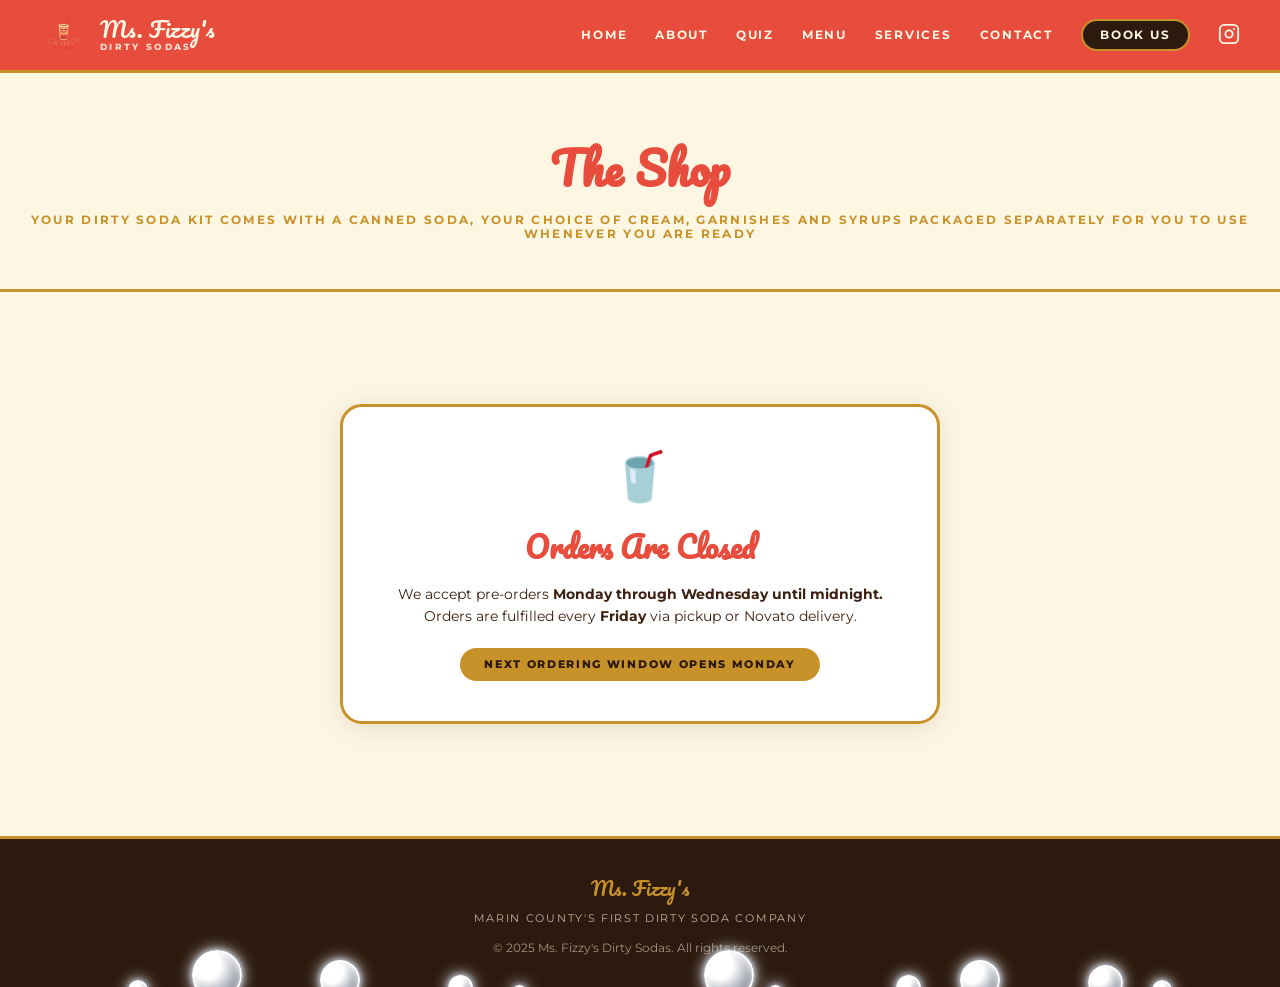
==== commit 2e0aff69: "Update shop.html" ====
--- a/shop.html
+++ b/shop.html
@@ -207,7 +207,7 @@
 
 <section class="shop-hero">
   <h1>The Shop</h1>
-  <p>Pre-orders open Monday – Wednesday · Pickup or Novato Delivery on Friday</p>
+  <p>Your dirty soda kit comes with a canned soda, your choice of cream, garnishes and syrups packaged separately for you to use whenever you are ready</p>
 </section>
 
 <section class="shop-section" id="shop-content">
@@ -223,7 +223,7 @@
 
     <div id="shop-open-content" style="display:none;">
       <div class="order-window-notice">
-        🟢 Orders are open! Pre-order now for <span>Friday fulfillment</span> · Window closes <span>Wednesday at midnight</span>
+        🟢 Orders are open! Pre-order Monday-Wednesday<span>Friday fulfillment(pick up or Novato delivery)</span> · Window closes <span>Wednesday at midnight</span>
       </div>
 
       <!-- DIRTY SODAS -->
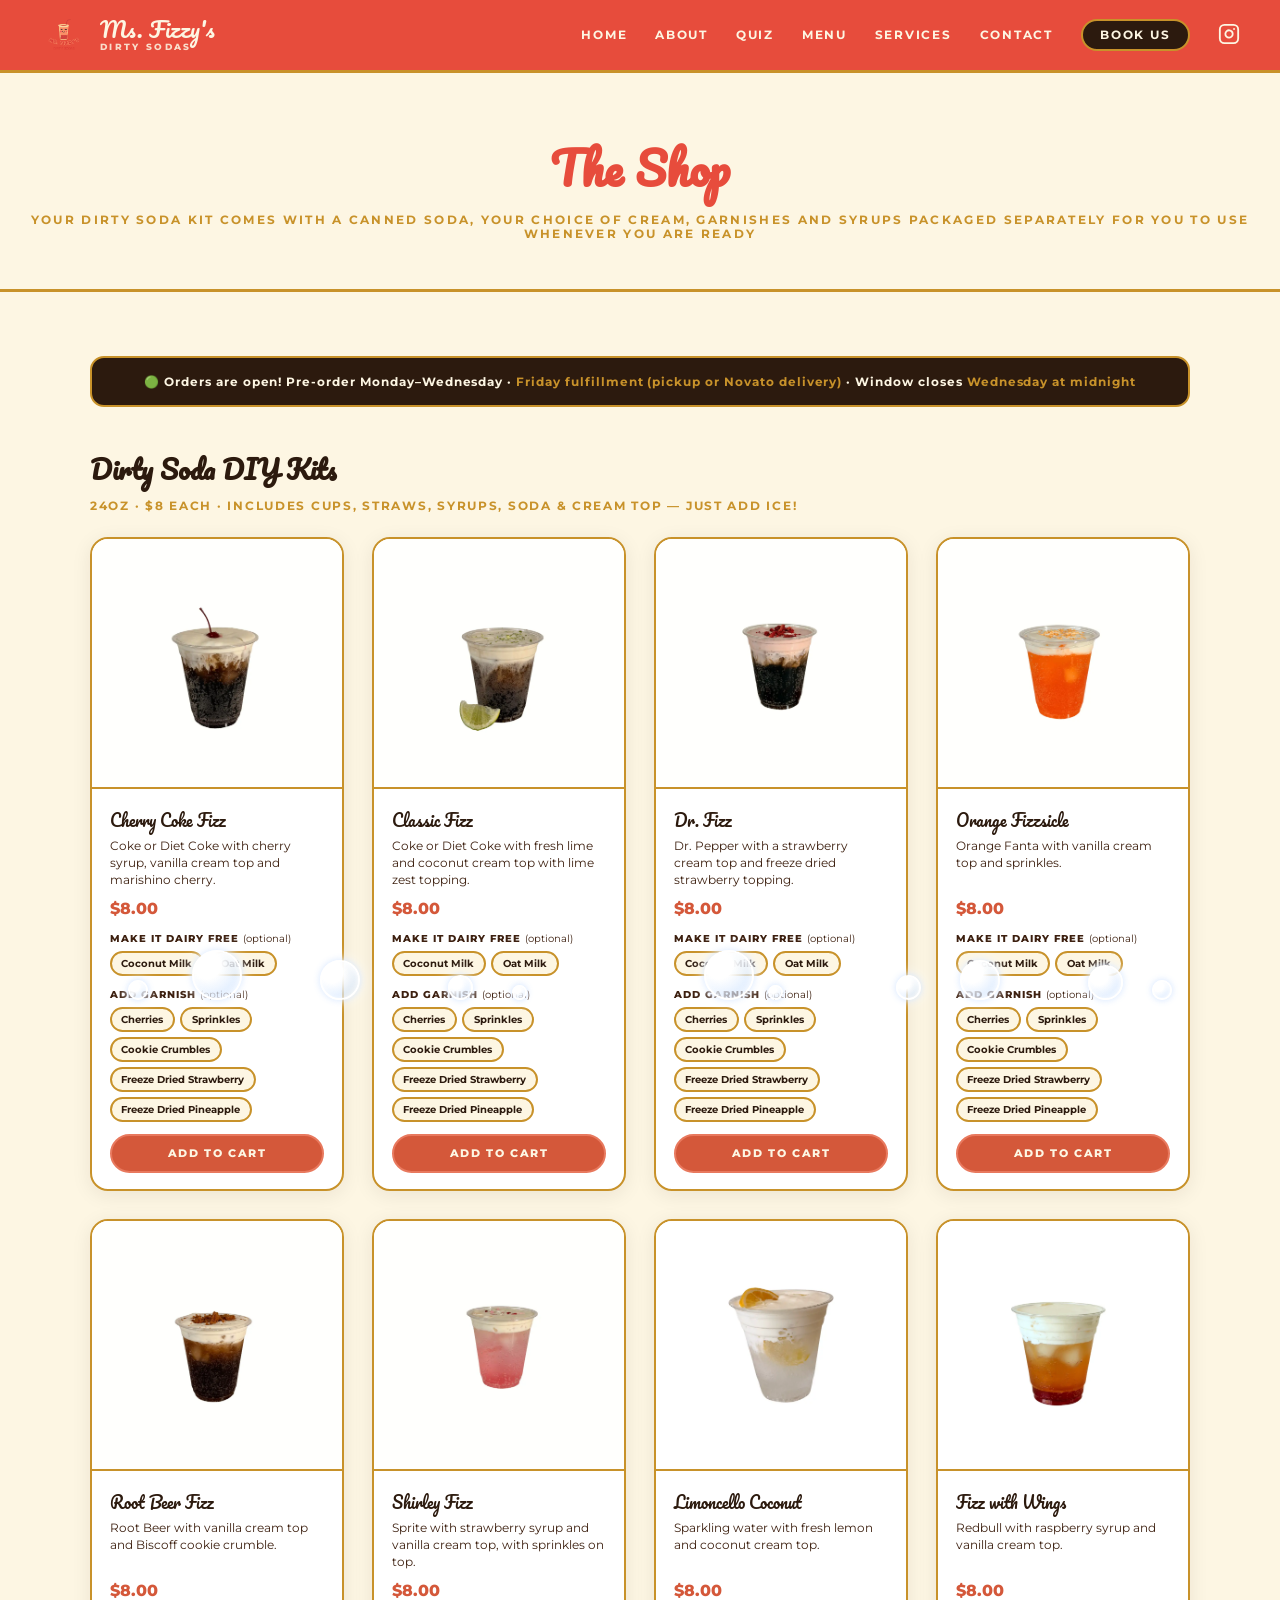
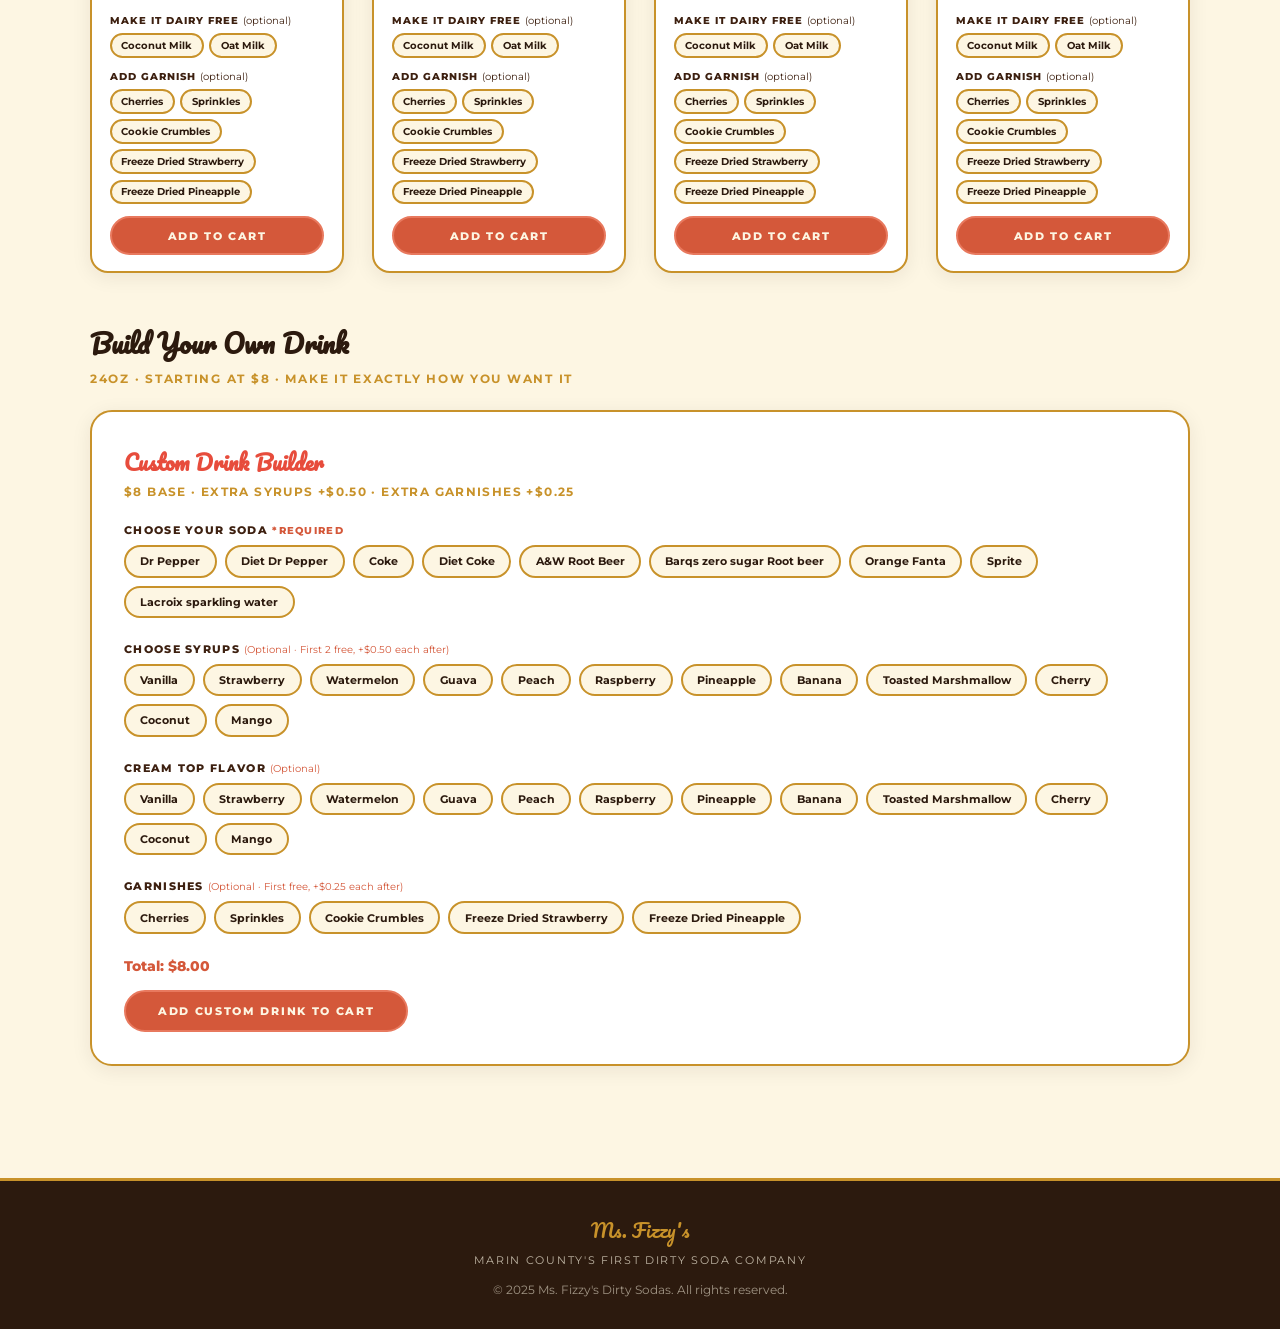
==== commit ae265139: "Modify isOrderingOpen to always return true Simplified isOrderingOpen function to always return true" ====
--- a/shop.html
+++ b/shop.html
@@ -39,7 +39,6 @@
     .product-grid { display: grid; grid-template-columns: repeat(auto-fill, minmax(230px, 1fr)); gap: 1.75rem; margin-bottom: 3rem; }
     .product-card { background: #fff; border: 2px solid var(--gold); border-radius: 18px; overflow: hidden; box-shadow: 0 4px 20px rgba(44,26,14,0.08); transition: transform 0.2s, box-shadow 0.2s; display: flex; flex-direction: column; }
     .product-card:hover { transform: translateY(-4px); box-shadow: 0 8px 32px rgba(44,26,14,0.14); }
-    .product-card.sold-out { opacity: 0.7; }
     .product-img { width: 100%; aspect-ratio: 1/1; object-fit: cover; border-bottom: 2px solid var(--gold); }
     .product-info { padding: 1.1rem 1.1rem 1rem; flex: 1; display: flex; flex-direction: column; }
     .product-name { font-family: 'Pacifico', cursive; font-size: 1rem; color: var(--brown-dark); margin-bottom: 0.2rem; }
@@ -48,12 +47,6 @@
     .add-to-cart-btn { width: 100%; background: var(--coral); color: var(--cream); font-size: 0.68rem; font-weight: 800; letter-spacing: 0.15em; text-transform: uppercase; padding: 0.65rem 1rem; border-radius: 999px; border: 2px solid var(--coral-light); cursor: pointer; font-family: 'Montserrat', sans-serif; transition: all 0.2s; }
     .add-to-cart-btn:hover { background: var(--coral-light); color: var(--brown-dark); }
     .add-to-cart-btn.added { background: var(--gold); border-color: var(--gold); color: var(--brown-dark); }
-    .sold-out-btn { width: 100%; background: #999; color: #fff; font-size: 0.68rem; font-weight: 800; letter-spacing: 0.15em; text-transform: uppercase; padding: 0.65rem 1rem; border-radius: 999px; border: 2px solid #bbb; font-family: 'Montserrat', sans-serif; cursor: not-allowed; }
-
-    /* ── BUNDLE BANNER ── */
-    .bundle-banner { background: var(--coral); color: var(--cream); border-radius: 14px; padding: 1rem 1.5rem; margin-bottom: 1.5rem; text-align: center; border: 2px solid var(--coral-light); }
-    .bundle-banner strong { font-size: 1rem; display: block; margin-bottom: 0.2rem; }
-    .bundle-banner span { font-size: 0.72rem; letter-spacing: 0.1em; text-transform: uppercase; opacity: 0.9; }
 
     /* ── CUSTOM DRINK BUILDER ── */
     .custom-builder { background: #fff; border: 2px solid var(--gold); border-radius: 22px; padding: 2rem; margin-bottom: 3rem; box-shadow: 0 4px 20px rgba(44,26,14,0.08); }
@@ -70,9 +63,6 @@
     .chip.selected { background: var(--gold); border-color: var(--gold); color: var(--brown-dark); }
     .chip.extra-cost { border-color: var(--coral); }
     .chip.extra-cost.selected { background: var(--coral); border-color: var(--coral); color: var(--cream); }
-
-    .builder-select { width: 100%; padding: 0.7rem 0.9rem; border: 2px solid var(--cream-dark); border-radius: 10px; font-family: 'Montserrat', sans-serif; font-size: 0.85rem; color: var(--brown-dark); background: #fff; transition: border-color 0.2s; }
-    .builder-select:focus { outline: none; border-color: var(--gold); }
 
     .custom-price-display { font-size: 0.85rem; font-weight: 800; color: var(--coral); margin-top: 1rem; margin-bottom: 1rem; }
     .add-custom-btn { background: var(--coral); color: var(--cream); font-size: 0.7rem; font-weight: 800; letter-spacing: 0.15em; text-transform: uppercase; padding: 0.75rem 2rem; border-radius: 999px; border: 2px solid var(--coral-light); cursor: pointer; font-family: 'Montserrat', sans-serif; transition: all 0.2s; }
@@ -113,8 +103,6 @@
     .total-row.grand span:last-child { color: var(--coral); }
     .delivery-fee-row { display: none; }
     .delivery-fee-row.visible { display: flex; }
-    .bundle-saving-row { display: none; color: #217a21; }
-    .bundle-saving-row.visible { display: flex; }
 
     .fulfillment-toggle { display: flex; gap: 0; margin-bottom: 1.25rem; border: 2px solid var(--gold); border-radius: 12px; overflow: hidden; }
     .fulfillment-btn { flex: 1; padding: 0.7rem; font-size: 0.72rem; font-weight: 800; letter-spacing: 0.1em; text-transform: uppercase; border: none; cursor: pointer; font-family: 'Montserrat', sans-serif; background: transparent; color: var(--brown-mid); transition: all 0.2s; }
@@ -223,22 +211,13 @@
 
     <div id="shop-open-content" style="display:none;">
       <div class="order-window-notice">
-        🟢 Orders are open! Pre-order Monday-Wednesday<span>Friday fulfillment(pick up or Novato delivery)</span> · Window closes <span>Wednesday at midnight</span>
+        🟢 Orders are open! Pre-order Monday–Wednesday · <span>Friday fulfillment (pickup or Novato delivery)</span> · Window closes <span>Wednesday at midnight</span>
       </div>
 
       <!-- DIRTY SODAS -->
       <h2 class="shop-category-title">Dirty Soda DIY Kits</h2>
       <p class="shop-category-sub">24oz · $8 each · Includes cups, straws, syrups, soda & cream top — just add ice!</p>
       <div class="product-grid" id="soda-grid"></div>
-
-      <!-- 12oz BOTTLES -->
-      <h2 class="shop-category-title">12oz Bottles</h2>
-      <p class="shop-category-sub">$5 each · Mix & match any 6 for $24</p>
-      <div class="bundle-banner">
-        <strong>🎉 Mix & Match Bundle Deal</strong>
-        <span>Any 6 bottles for $24 — automatically applied at checkout</span>
-      </div>
-      <div class="product-grid" id="bottle-grid"></div>
 
       <!-- CUSTOM DRINKS -->
       <h2 class="shop-category-title">Build Your Own Drink</h2>
@@ -287,7 +266,6 @@
 
     <div class="cart-totals">
       <div class="total-row"><span>Subtotal</span><span id="subtotal-display">$0.00</span></div>
-      <div class="total-row bundle-saving-row" id="bundle-saving-row"><span>🎉 Bundle Discount</span><span id="bundle-saving-amount">-$0.00</span></div>
       <div class="total-row delivery-fee-row" id="delivery-fee-row"><span>Delivery Fee</span><span>$10.00</span></div>
       <div class="total-row grand"><span>Total</span><span id="cart-total-display">$0.00</span></div>
     </div>
@@ -343,10 +321,8 @@
 <script>
   // ── ORDERING WINDOW ──
   function isOrderingOpen() {
-    const now = new Date(new Date().toLocaleString("en-US", { timeZone: "America/Los_Angeles" }));
-    const day = now.getDay();
-    return day === 1 || day === 2 || day === 3;
-  }
+  return true;
+}
 
   function initShop() {
     if (isOrderingOpen()) {
@@ -374,14 +350,6 @@
     { id: "fizz-with-wings", name: "Fizz with Wings", desc: "Redbull with raspberry syrup and vanilla cream top.", price: 8, img: "fizz-with-wings.webp", type: "soda" },
   ];
 
-  const BOTTLES = [
-    { id: "caramel-iced-coffee", name: "Caramel Iced Coffee", desc: "STOK cold brew light roast with caramel sauce, whole milk, and caramel cream top.", price: 5, img: "caramel-iced-coffee-12oz.webp", type: "bottle", dairyFreeOption: true },
-    { id: "green-juice", name: "Green Juice", desc: "Coconut water, kale, mango, pineapple, banana, and lemon.", price: 5, img: "green-juice.webp", type: "bottle", soldOut: true },
-    { id: "strawberry-lemonade", name: "Strawberry Lemonade", desc: "Fresh squeezed lemonade with fresh farmers market strawberries.", price: 5, img: "strawberry-lemonade.webp", type: "bottle" },
-    { id: "unicorn-lemonade", name: "Unicorn Lemonade", desc: "Fresh lemonade with a butterfly tea color changing effect!", price: 5, img: "unicorn-lemonade.webp", type: "bottle" },
-    { id: "banana-caramel-iced-coffee", name: "Banana Caramel Iced Coffee", desc: "STOK cold brew with banana syrup, caramel syrup, and organic whole milk.", price: 5, img: "banana-caramel-iced-coffee.webp", type: "bottle", dairyFreeOption: true },
-  ];
-
   const SODA_OPTIONS = ["Dr Pepper", "Diet Dr Pepper", "Coke", "Diet Coke", "A&W Root Beer", "Barqs zero sugar Root beer", "Orange Fanta", "Sprite", "Lacroix sparkling water"];
   const SYRUP_OPTIONS = ["Vanilla", "Strawberry", "Watermelon", "Guava", "Peach", "Raspberry", "Pineapple", "Banana", "Toasted Marshmallow", "Cherry", "Coconut", "Mango"];
   const GARNISH_OPTIONS = ["Cherries", "Sprinkles", "Cookie Crumbles", "Freeze Dried Strawberry", "Freeze Dried Pineapple"];
@@ -389,8 +357,6 @@
   const SQUARE_APP_ID = "sq0idp-aWz8gGMSS-c5pX1Pp89BGw";
   const SQUARE_LOCATION_ID = "L06WYB7ZW0FX2";
   const DELIVERY_FEE = 10;
-  const BUNDLE_COUNT = 6;
-  const BUNDLE_PRICE = 24;
   const SYRUP_FREE = 2;
   const SYRUP_EXTRA_COST = 0.50;
   const GARNISH_FREE = 1;
@@ -407,63 +373,46 @@
 
   // ── RENDER PRODUCTS ──
   function renderAllProducts() {
-    renderGrid("soda-grid", SODAS, true);
-    renderGrid("bottle-grid", BOTTLES, false);
-  }
-
-  function renderGrid(gridId, products, hasGarnish) {
+    renderGrid("soda-grid", SODAS);
+  }
+
+  function renderGrid(gridId, products) {
     document.getElementById(gridId).innerHTML = products.map(p => `
-      <div class="product-card${p.soldOut ? ' sold-out' : ''}">
+      <div class="product-card">
         <img class="product-img" src="${p.img}" alt="${p.name}" loading="lazy">
         <div class="product-info">
           <div class="product-name">${p.name}</div>
           <div class="product-desc">${p.desc}</div>
-          <div class="product-price">${p.soldOut ? '<span style="color:#999;">Sold Out</span>' : '$' + p.price.toFixed(2)}</div>
-          ${!p.soldOut && hasGarnish ? `
-            <div style="margin-bottom:0.75rem;">
-              <div style="font-size:0.65rem;font-weight:800;letter-spacing:0.1em;text-transform:uppercase;color:var(--brown-mid);margin-bottom:0.4rem;">Make it Dairy Free <span style="font-weight:400;text-transform:none;letter-spacing:0;">(optional)</span></div>
-              <div class="chip-group" id="dairy-${p.id}" style="gap:0.35rem;">
-                <span class="chip" style="font-size:0.6rem;padding:0.3rem 0.6rem;" onclick="toggleDairyChip(this, '${p.id}', 'Coconut Milk')">Coconut Milk</span>
-                <span class="chip" style="font-size:0.6rem;padding:0.3rem 0.6rem;" onclick="toggleDairyChip(this, '${p.id}', 'Oat Milk')">Oat Milk</span>
-              </div>
+          <div class="product-price">$${p.price.toFixed(2)}</div>
+          <div style="margin-bottom:0.75rem;">
+            <div style="font-size:0.65rem;font-weight:800;letter-spacing:0.1em;text-transform:uppercase;color:var(--brown-mid);margin-bottom:0.4rem;">Make it Dairy Free <span style="font-weight:400;text-transform:none;letter-spacing:0;">(optional)</span></div>
+            <div class="chip-group" id="dairy-${p.id}" style="gap:0.35rem;">
+              <span class="chip" style="font-size:0.6rem;padding:0.3rem 0.6rem;" onclick="toggleDairyChip(this, '${p.id}', 'Coconut Milk')">Coconut Milk</span>
+              <span class="chip" style="font-size:0.6rem;padding:0.3rem 0.6rem;" onclick="toggleDairyChip(this, '${p.id}', 'Oat Milk')">Oat Milk</span>
             </div>
-            <div style="margin-bottom:0.75rem;">
-              <div style="font-size:0.65rem;font-weight:800;letter-spacing:0.1em;text-transform:uppercase;color:var(--brown-mid);margin-bottom:0.4rem;">Add Garnish <span style="font-weight:400;text-transform:none;letter-spacing:0;">(optional)</span></div>
-              <div class="chip-group" id="garnish-${p.id}" style="gap:0.35rem;"></div>
-            </div>
-          ` : !p.soldOut && p.dairyFreeOption ? `
-            <div style="margin-bottom:0.75rem;">
-              <div style="font-size:0.65rem;font-weight:800;letter-spacing:0.1em;text-transform:uppercase;color:var(--brown-mid);margin-bottom:0.4rem;">Make it Dairy Free <span style="font-weight:400;text-transform:none;letter-spacing:0;">(optional)</span></div>
-              <div class="chip-group" id="dairy-${p.id}" style="gap:0.35rem;">
-                <span class="chip" style="font-size:0.6rem;padding:0.3rem 0.6rem;" onclick="toggleDairyChip(this, '${p.id}', 'Coconut Milk')">Coconut Milk</span>
-                <span class="chip" style="font-size:0.6rem;padding:0.3rem 0.6rem;" onclick="toggleDairyChip(this, '${p.id}', 'Oat Milk')">Oat Milk</span>
-              </div>
-            </div>
-          ` : ""}
-          ${p.soldOut
-            ? `<button class="sold-out-btn" disabled>Sold Out</button>`
-            : `<button class="add-to-cart-btn" id="btn-${p.id}" onclick="addProductToCart('${p.id}')">Add to Cart</button>`
-          }
+          </div>
+          <div style="margin-bottom:0.75rem;">
+            <div style="font-size:0.65rem;font-weight:800;letter-spacing:0.1em;text-transform:uppercase;color:var(--brown-mid);margin-bottom:0.4rem;">Add Garnish <span style="font-weight:400;text-transform:none;letter-spacing:0;">(optional)</span></div>
+            <div class="chip-group" id="garnish-${p.id}" style="gap:0.35rem;"></div>
+          </div>
+          <button class="add-to-cart-btn" id="btn-${p.id}" onclick="addProductToCart('${p.id}')">Add to Cart</button>
         </div>
       </div>
     `).join("");
 
-    if (hasGarnish) {
-      products.forEach(p => {
-        if (p.soldOut) return;
-        const container = document.getElementById(`garnish-${p.id}`);
-        if (!container) return;
-        GARNISH_OPTIONS.forEach(g => {
-          const chip = document.createElement("span");
-          chip.className = "chip";
-          chip.textContent = g;
-          chip.style.fontSize = "0.6rem";
-          chip.style.padding = "0.3rem 0.6rem";
-          chip.onclick = () => chip.classList.toggle("selected");
-          container.appendChild(chip);
-        });
+    products.forEach(p => {
+      const container = document.getElementById(`garnish-${p.id}`);
+      if (!container) return;
+      GARNISH_OPTIONS.forEach(g => {
+        const chip = document.createElement("span");
+        chip.className = "chip";
+        chip.textContent = g;
+        chip.style.fontSize = "0.6rem";
+        chip.style.padding = "0.3rem 0.6rem";
+        chip.onclick = () => chip.classList.toggle("selected");
+        container.appendChild(chip);
       });
-    }
+    });
   }
 
   function toggleDairyChip(chip, productId, milk) {
@@ -580,35 +529,20 @@
 
   // ── ADD PRODUCT TO CART ──
   function addProductToCart(id) {
-    const product = [...SODAS, ...BOTTLES].find(p => p.id === id);
-    if (!product || product.soldOut) return;
-
-    let garnishes = [];
-    if (product.type === "soda") {
-      const container = document.getElementById(`garnish-${id}`);
-      if (container) {
-        garnishes = [...container.querySelectorAll(".chip.selected")].map(c => c.textContent);
-      }
-    }
-
-    let garnishCost = 0;
-    if (garnishes.length > 0) {
-      garnishCost = Math.max(0, garnishes.length - GARNISH_FREE) * GARNISH_EXTRA_COST;
-    }
-
-    let dairyFree = "";
-    if (product.type === "soda" || product.dairyFreeOption) {
-      const dairyContainer = document.getElementById(`dairy-${id}`);
-      if (dairyContainer) {
-        const selected = dairyContainer.querySelector(".chip.selected");
-        if (selected) dairyFree = selected.textContent;
-      }
-    }
+    const product = SODAS.find(p => p.id === id);
+    if (!product) return;
+
+    const container = document.getElementById(`garnish-${id}`);
+    const garnishes = container ? [...container.querySelectorAll(".chip.selected")].map(c => c.textContent) : [];
+    const garnishCost = Math.max(0, garnishes.length - GARNISH_FREE) * GARNISH_EXTRA_COST;
+
+    const dairyContainer = document.getElementById(`dairy-${id}`);
+    const dairySelected = dairyContainer ? dairyContainer.querySelector(".chip.selected") : null;
+    const dairyFree = dairySelected ? dairySelected.textContent : "";
 
     const detailParts = [];
     if (dairyFree) detailParts.push(`Dairy Free: ${dairyFree}`);
     if (garnishes.length) detailParts.push(`Garnishes: ${garnishes.join(", ")}`);
-    const detail = detailParts.join(" · ");
 
     addToCartItem({
       id: `${id}-${Date.now()}`,
@@ -616,7 +550,7 @@
       name: product.name,
       img: product.img,
       price: product.price + garnishCost,
-      detail,
+      detail: detailParts.join(" · "),
       type: product.type,
       qty: 1,
     });
@@ -631,22 +565,12 @@
     updateCartUI();
   }
 
-  // ── BUNDLE CALCULATION ──
-  function getBundleInfo() {
-    const bottleItems = cart.filter(i => i.type === "bottle");
-    const bottleCount = bottleItems.reduce((s, i) => s + i.qty, 0);
-    const bundles = Math.floor(bottleCount / BUNDLE_COUNT);
-    const saving = bundles > 0 ? (bundles * BUNDLE_COUNT * 5) - (bundles * BUNDLE_PRICE) : 0;
-    return { bundles, saving };
-  }
-
   function getSubtotal() {
     return cart.reduce((s, i) => s + i.price * i.qty, 0);
   }
 
   function getTotal() {
-    const { saving } = getBundleInfo();
-    return getSubtotal() - saving + (fulfillment === "delivery" ? DELIVERY_FEE : 0);
+    return getSubtotal() + (fulfillment === "delivery" ? DELIVERY_FEE : 0);
   }
 
   function getCartCount() {
@@ -655,7 +579,6 @@
 
   function updateCartUI() {
     const count = getCartCount();
-    const { saving } = getBundleInfo();
     const subtotal = getSubtotal();
     const total = getTotal();
 
@@ -664,14 +587,6 @@
     document.getElementById("subtotal-display").textContent = `$${subtotal.toFixed(2)}`;
     document.getElementById("cart-total-display").textContent = `$${total.toFixed(2)}`;
     document.getElementById("cart-bar").classList.toggle("visible", count > 0);
-
-    const bundleRow = document.getElementById("bundle-saving-row");
-    if (saving > 0) {
-      bundleRow.classList.add("visible");
-      document.getElementById("bundle-saving-amount").textContent = `-$${saving.toFixed(2)}`;
-    } else {
-      bundleRow.classList.remove("visible");
-    }
   }
 
   function renderCartItems() {
@@ -787,7 +702,6 @@
       const result = await card.tokenize();
       if (result.status !== "OK") throw new Error(result.errors?.[0]?.message || "Card error");
 
-      const { saving } = getBundleInfo();
       const response = await fetch("/.netlify/functions/process-payment", {
         method: "POST",
         headers: { "Content-Type": "application/json" },
@@ -795,7 +709,7 @@
           sourceId: result.token,
           amount: Math.round(getTotal() * 100),
           items: cart.map(i => ({ name: i.name, qty: i.qty, price: i.price, detail: i.detail || "" })),
-          bundleSaving: saving,
+          bundleSaving: 0,
           fulfillment,
           deliveryAddress: fulfillment === "delivery" ? document.getElementById("delivery-address").value.trim() : null,
           deliveryInstructions: fulfillment === "delivery" ? document.getElementById("delivery-instructions").value.trim() : null,
@@ -840,4 +754,4 @@
   initShop();
 </script>
 </body>
-</html>+</html>
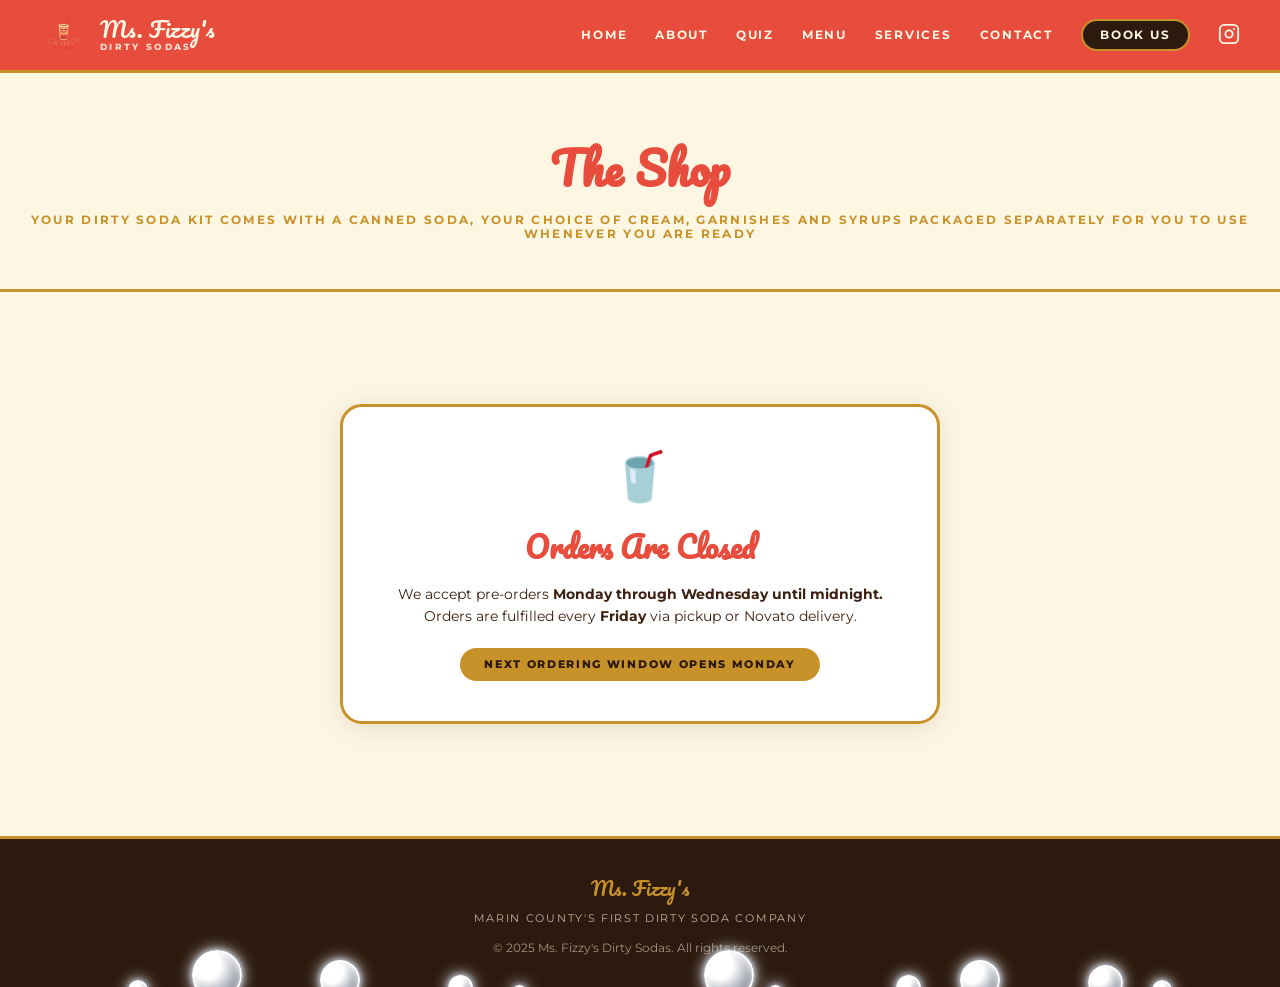
==== commit 7206df0a: "Modify isOrderingOpen to restrict ordering days Update isOrderingOpen function to check for specific" ====
--- a/shop.html
+++ b/shop.html
@@ -321,9 +321,10 @@
 <script>
   // ── ORDERING WINDOW ──
   function isOrderingOpen() {
-  return true;
+  const now = new Date(new Date().toLocaleString("en-US", { timeZone: "America/Los_Angeles" }));
+  const day = now.getDay();
+  return day === 1 || day === 2 || day === 3;
 }
-
   function initShop() {
     if (isOrderingOpen()) {
       document.getElementById("shop-open-content").style.display = "block";
